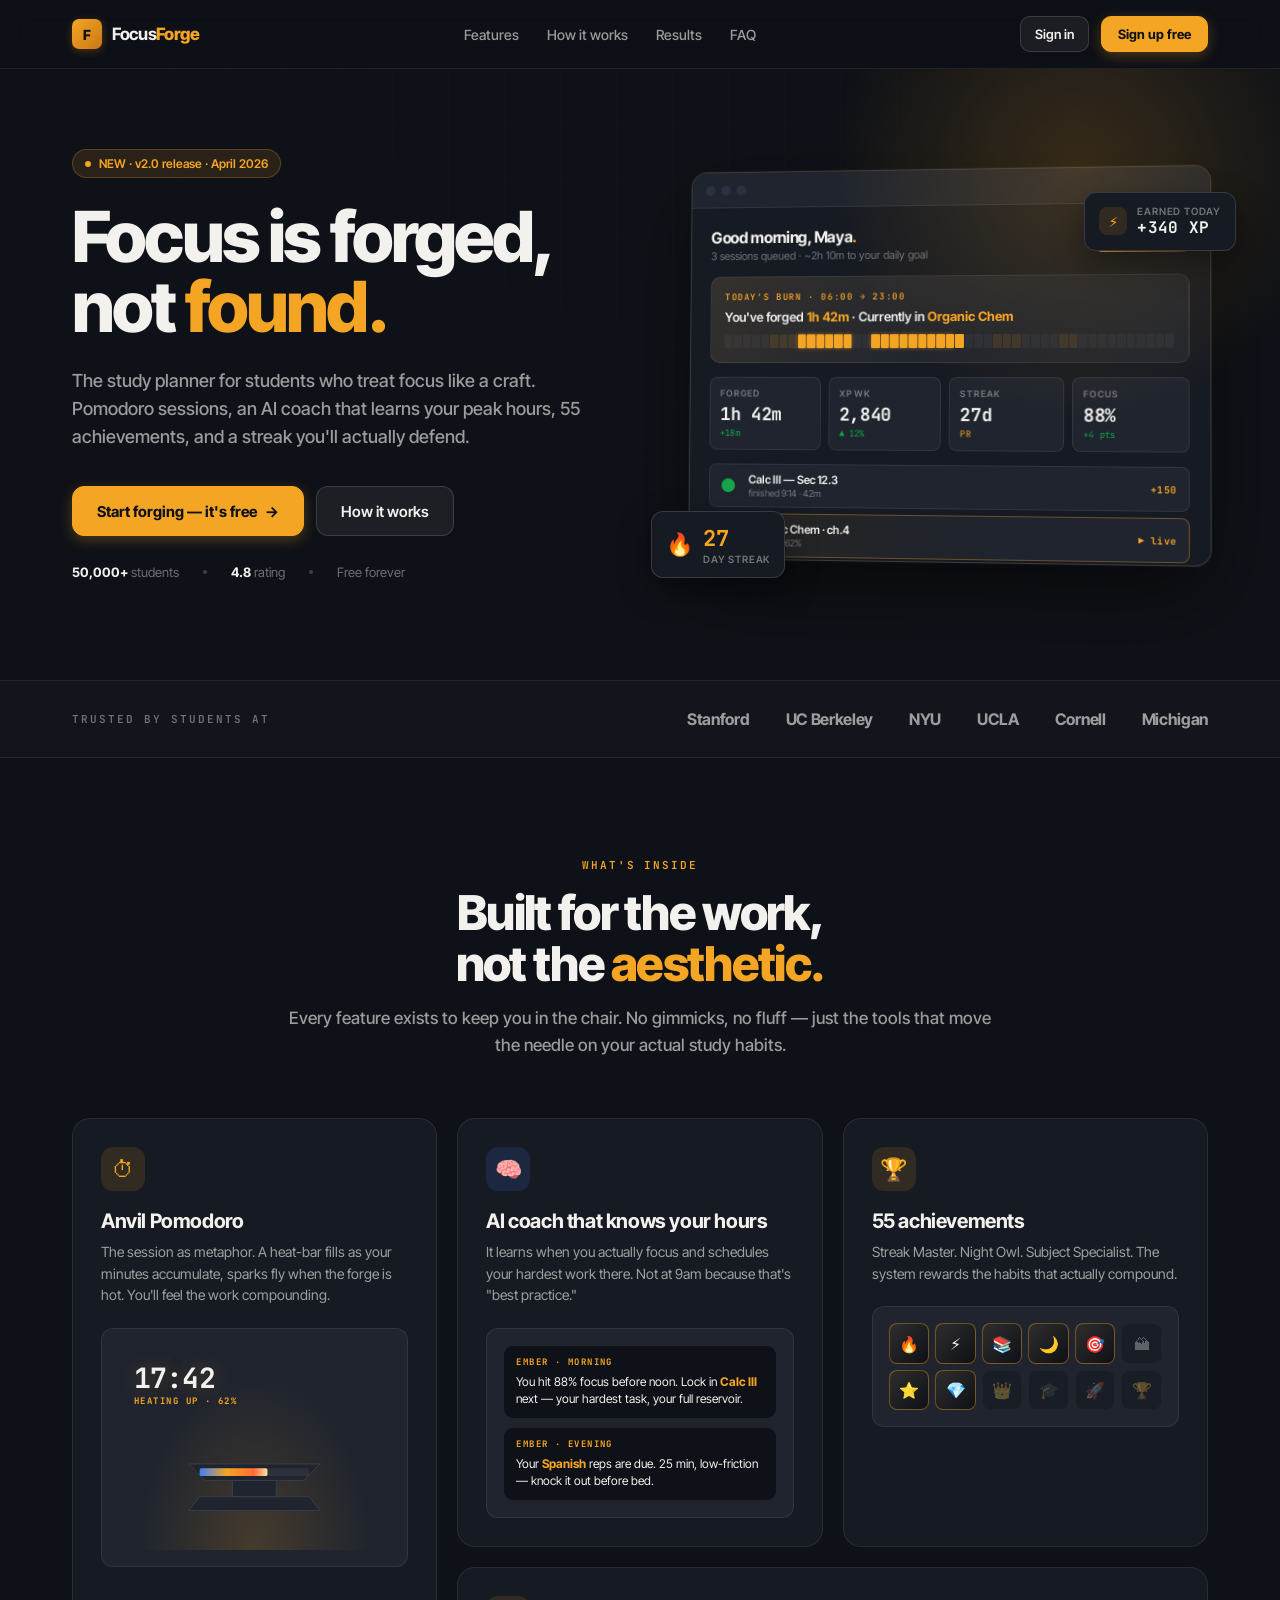
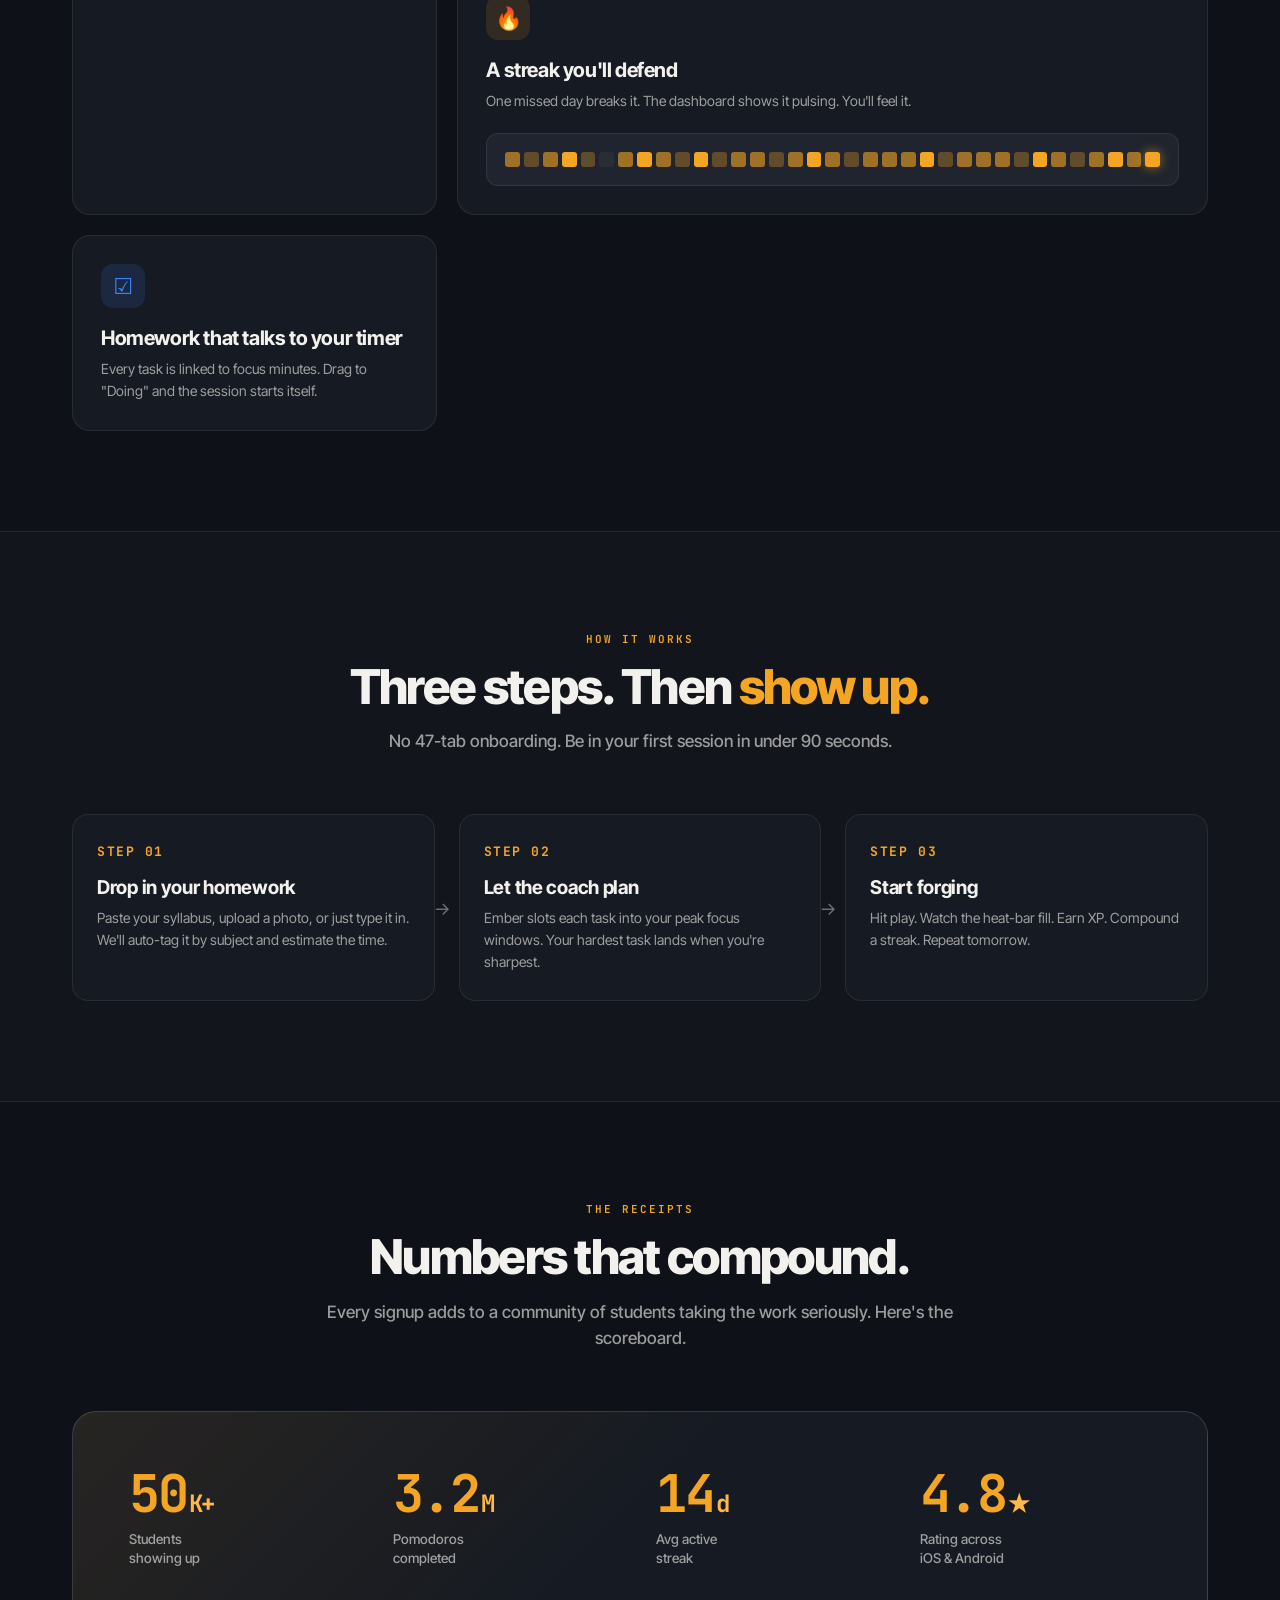
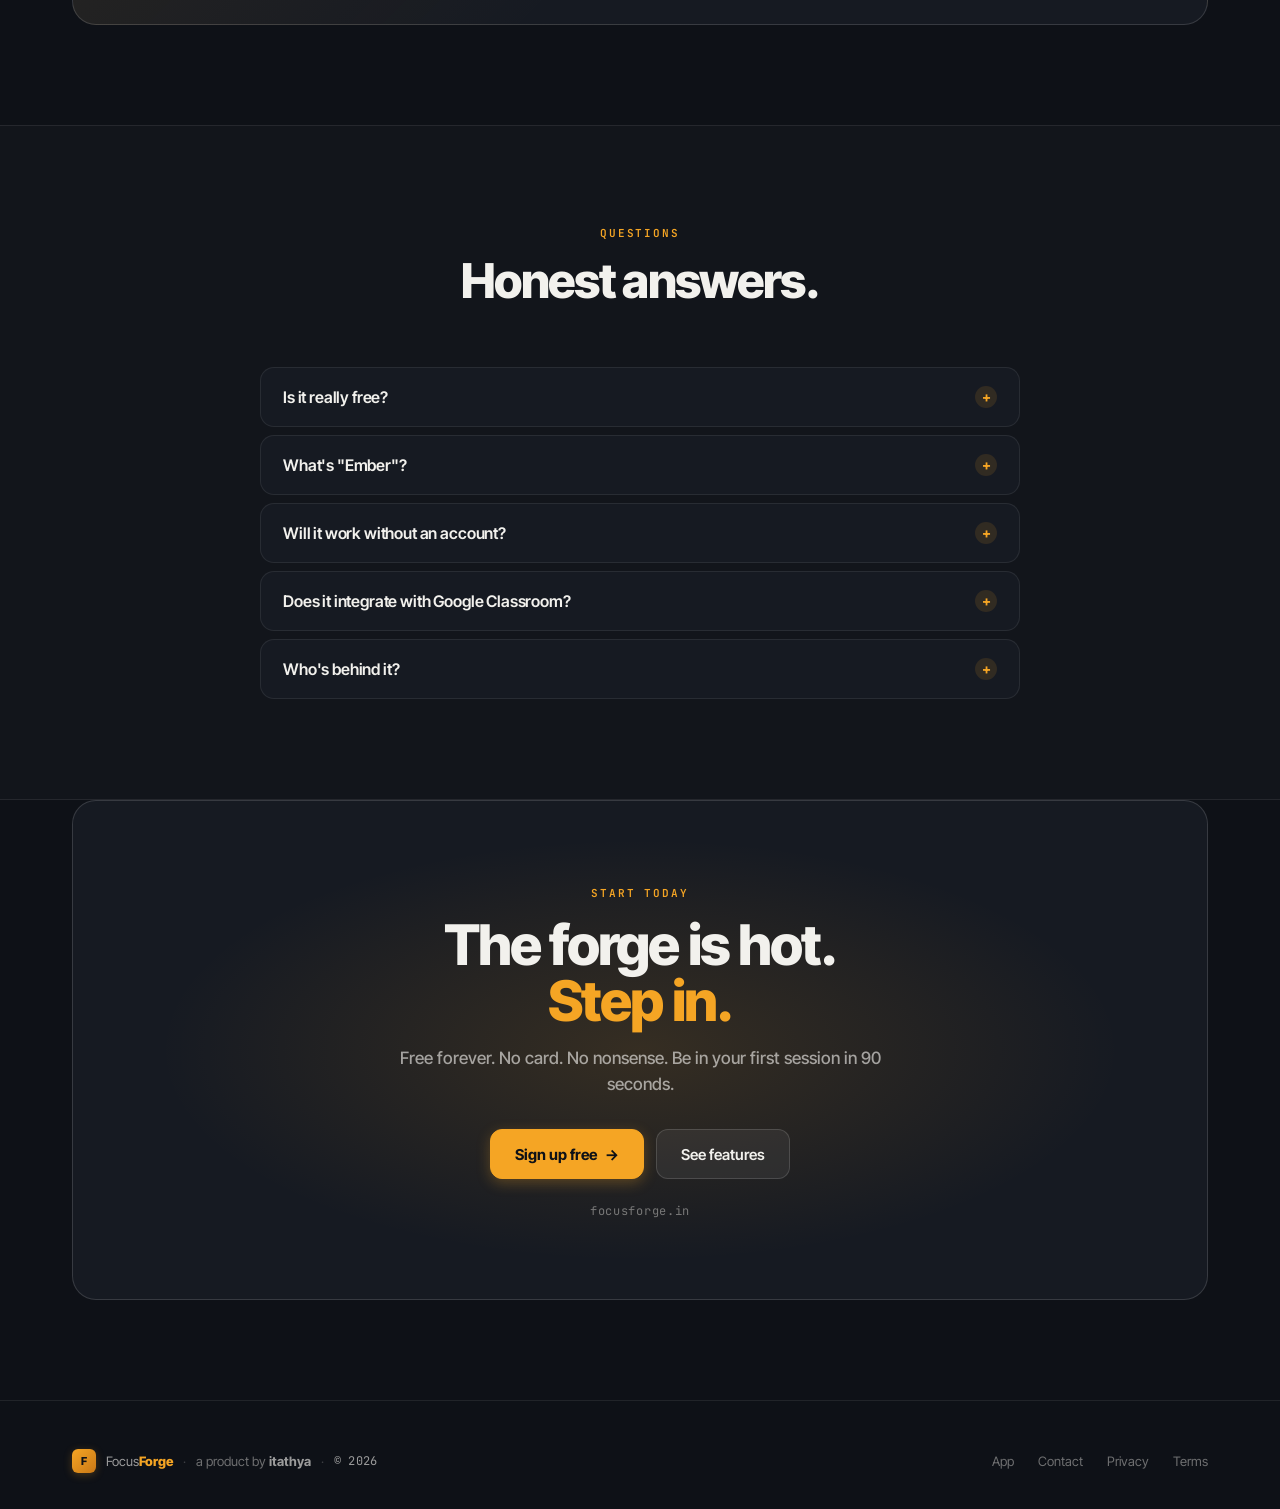
==== index.html @ b67715e9 "Initial deploy: Focus Forge landing page on itathya.com" ====
<!doctype html>
<html lang="en">
<head>
  <meta charset="utf-8" />
  <title>Focus Forge — Focus is forged, not found.</title>
  <meta name="viewport" content="width=device-width, initial-scale=1" />
  <meta name="description" content="The study planner for students who treat focus like a craft. Pomodoro sessions, an AI coach that learns your peak hours, 55 achievements, and a streak you'll actually defend. A product by itathya." />
  <meta name="theme-color" content="#0E1117" />

  <!-- Canonical + Open Graph (itathya.com) -->
  <link rel="canonical" href="https://itathya.com/" />
  <meta property="og:type" content="website" />
  <meta property="og:url" content="https://itathya.com/" />
  <meta property="og:title" content="Focus Forge — Focus is forged, not found." />
  <meta property="og:description" content="The study planner for students who treat focus like a craft." />
  <meta property="og:site_name" content="Focus Forge by itathya" />
  <meta name="twitter:card" content="summary_large_image" />
  <meta name="twitter:title" content="Focus Forge — Focus is forged, not found." />
  <meta name="twitter:description" content="The study planner for students who treat focus like a craft." />

  <!-- Favicon: anvil + spark mark -->
  <link rel="icon" type="image/svg+xml" href="data:image/svg+xml;utf8,<svg xmlns='http://www.w3.org/2000/svg' viewBox='0 0 32 32'><rect width='32' height='32' rx='6' fill='%230E1117'/><path d='M16 4 L18.4 7.8 L16 11.6 L13.6 7.8 Z' fill='%23F5A524'/><path d='M3.5 16.5 L6 14.5 L8.5 14 L26 14 L26 17.5 L8.5 17.5 L3.5 17.5 Z' fill='%23F2F1ED'/><path d='M11.5 17.5 L20.5 17.5 L19.5 22 L12.5 22 Z' fill='%23F2F1ED'/><path d='M7.5 22 L24.5 22 L26.5 26.5 L5.5 26.5 Z' fill='%23F2F1ED'/></svg>" />

  <link rel="preconnect" href="https://fonts.googleapis.com" />
  <link rel="preconnect" href="https://fonts.gstatic.com" crossorigin />
  <link href="https://fonts.googleapis.com/css2?family=Inter+Tight:wght@400;500;600;700;800&family=JetBrains+Mono:wght@400;500;600&display=swap" rel="stylesheet" />

  <link rel="stylesheet" href="styles.css" />
</head>
<body>

  <!-- ═══ NAV ═══ -->
  <nav class="top">
    <div class="wrap nav-inner">
      <a href="#" class="brand" aria-label="Focus Forge home">
        <span class="brand-mark" aria-hidden="true">F</span>
        <span>Focus<span class="brand-accent">Forge</span></span>
      </a>
      <div class="nav-links">
        <a href="#features">Features</a>
        <a href="#how">How it works</a>
        <a href="#stats">Results</a>
        <a href="#faq">FAQ</a>
      </div>
      <div class="nav-cta">
        <a href="https://focusforge.in" class="btn btn-sm">Sign in</a>
        <a href="https://focusforge.in" class="btn btn-sm primary">Sign up free</a>
      </div>
    </div>
  </nav>

  <!-- ═══ HERO ═══ -->
  <header class="hero">
    <div class="wrap hero-inner">
      <div>
        <div class="hero-tag"><span class="pulse" aria-hidden="true"></span> NEW · v2.0 release · April 2026</div>
        <h1>Focus is forged,<br/>not <span class="accent">found.</span></h1>
        <p class="lead">
          The study planner for students who treat focus like a craft. Pomodoro sessions, an AI coach that learns your peak hours, 55 achievements, and a streak you'll actually defend.
        </p>
        <div class="hero-actions">
          <a href="https://focusforge.in" class="btn primary lg">Start forging — it's free <span class="arrow" aria-hidden="true">→</span></a>
          <a href="#how" class="btn lg">How it works</a>
        </div>
        <div class="hero-meta">
          <span><b>50,000+</b> students</span>
          <span class="dot" aria-hidden="true"></span>
          <span><b>4.8</b> rating</span>
          <span class="dot" aria-hidden="true"></span>
          <span>Free forever</span>
        </div>
      </div>

      <div class="hero-shot-wrap">
        <div class="hero-shot" role="img" aria-label="Focus Forge dashboard preview">
          <div class="hero-shot-top"><span></span><span></span><span></span></div>
          <div class="hero-shot-body">
            <div class="hs-row">
              <div>
                <div class="hs-title">Good morning, Maya<span class="accent">.</span></div>
                <div class="hs-sub">3 sessions queued · ~2h 10m to your daily goal</div>
              </div>
              <div class="hs-start-pill">▶ Start session</div>
            </div>

            <div class="hs-burn">
              <div class="label-mono hs-burn-label">TODAY'S BURN · 06:00 → 23:00</div>
              <div class="hs-burn-h">You've forged <b>1h 42m</b> · Currently in <b>Organic Chem</b></div>
              <div class="hs-strip" id="hsstrip"></div>
            </div>

            <div class="hs-stats">
              <div class="hs-stat"><div class="hs-stat-lbl">Forged</div><div class="hs-stat-val mono">1h 42m</div><div class="hs-stat-delta ok mono">+18m</div></div>
              <div class="hs-stat"><div class="hs-stat-lbl">XP wk</div><div class="hs-stat-val mono">2,840</div><div class="hs-stat-delta ok mono">▲ 12%</div></div>
              <div class="hs-stat"><div class="hs-stat-lbl">Streak</div><div class="hs-stat-val mono">27d</div><div class="hs-stat-delta ember mono">PR</div></div>
              <div class="hs-stat"><div class="hs-stat-lbl">Focus</div><div class="hs-stat-val mono">88%</div><div class="hs-stat-delta ok mono">+4 pts</div></div>
            </div>

            <div class="hs-list">
              <div class="hs-task done"><div class="hs-task-dot"></div><div><div class="hs-task-title">Calc III — Sec 12.3</div><div class="hs-task-meta">finished 9:14 · 42m</div></div><div class="hs-task-xp mono">+150</div></div>
              <div class="hs-task active"><div class="hs-task-dot"></div><div><div class="hs-task-title">Organic Chem · ch.4</div><div class="hs-task-meta">14m left · 62%</div></div><div class="hs-task-xp mono">▶ live</div></div>
            </div>
          </div>
        </div>

        <div class="hero-float streak" aria-hidden="true">
          <span class="ic">🔥</span>
          <div>
            <div class="num mono">27</div>
            <div class="lbl">Day streak</div>
          </div>
        </div>
        <div class="hero-float xp" aria-hidden="true">
          <div class="ic">⚡</div>
          <div>
            <div class="lbl">Earned today</div>
            <div class="num mono">+340 XP</div>
          </div>
        </div>
      </div>
    </div>
  </header>

  <!-- ═══ TRUSTED ═══ -->
  <div class="trusted">
    <div class="wrap trusted-inner">
      <div class="trusted-label">Trusted by students at</div>
      <div class="trusted-logos">
        <span>Stanford</span>
        <span>UC Berkeley</span>
        <span>NYU</span>
        <span>UCLA</span>
        <span>Cornell</span>
        <span>Michigan</span>
      </div>
    </div>
  </div>

  <!-- ═══ FEATURES ═══ -->
  <section id="features">
    <div class="wrap">
      <div class="sec-head">
        <span class="label-mono sec-eyebrow">What's inside</span>
        <h2>Built for the work,<br/>not the <span class="accent">aesthetic.</span></h2>
        <p>Every feature exists to keep you in the chair. No gimmicks, no fluff — just the tools that move the needle on your actual study habits.</p>
      </div>

      <div class="features">
        <div class="feat tall">
          <div class="feat-ic" aria-hidden="true">⏱</div>
          <h3>Anvil Pomodoro</h3>
          <p>The session as metaphor. A heat-bar fills as your minutes accumulate, sparks fly when the forge is hot. You'll feel the work compounding.</p>
          <div class="feat-mock">
            <div class="feat-anvil-stage">
              <div class="feat-timer-num mono">17:42</div>
              <div class="feat-timer-state mono">HEATING UP · 62%</div>
              <svg viewBox="0 0 400 240" aria-hidden="true">
                <defs>
                  <linearGradient id="heat" x1="0" y1="0" x2="1" y2="0">
                    <stop offset="0%" stop-color="#3B82F6"/>
                    <stop offset="40%" stop-color="#F5A524"/>
                    <stop offset="80%" stop-color="#FF6B35"/>
                    <stop offset="100%" stop-color="#FFE2A3"/>
                  </linearGradient>
                </defs>
                <polygon points="80,150 320,150 290,180 110,180" fill="#1F242E" stroke="#3A4150" stroke-width="1.5"/>
                <rect x="160" y="180" width="80" height="30" fill="#1F242E" stroke="#3A4150" stroke-width="1.5"/>
                <polygon points="100,210 300,210 320,235 80,235" fill="#1F242E" stroke="#3A4150" stroke-width="1.5"/>
                <rect x="100" y="158" width="200" height="14" rx="3" fill="rgba(255,255,255,0.06)"/>
                <rect x="100" y="158" width="124" height="14" rx="3" fill="url(#heat)"/>
                <circle cx="200" cy="130" r="3" fill="#F5A524" class="spark s1"/>
                <circle cx="180" cy="110" r="2" fill="#F5A524" class="spark s2"/>
                <circle cx="220" cy="100" r="4" fill="#F5A524" class="spark s3"/>
                <circle cx="240" cy="122" r="2" fill="#F5A524" class="spark s4"/>
                <circle cx="160" cy="124" r="2.5" fill="#F5A524" class="spark s5"/>
              </svg>
            </div>
          </div>
        </div>

        <div class="feat">
          <div class="feat-ic arc" aria-hidden="true">🧠</div>
          <h3>AI coach that knows your hours</h3>
          <p>It learns when you actually focus and schedules your hardest work there. Not at 9am because that's "best practice."</p>
          <div class="feat-mock feat-coach">
            <div class="feat-coach-msg">
              <span class="who mono">EMBER · MORNING</span>
              You hit 88% focus before noon. Lock in <b>Calc III</b> next — your hardest task, your full reservoir.
            </div>
            <div class="feat-coach-msg">
              <span class="who mono">EMBER · EVENING</span>
              Your <b>Spanish</b> reps are due. 25 min, low-friction — knock it out before bed.
            </div>
          </div>
        </div>

        <div class="feat">
          <div class="feat-ic" aria-hidden="true">🏆</div>
          <h3>55 achievements</h3>
          <p>Streak Master. Night Owl. Subject Specialist. The system rewards the habits that actually compound.</p>
          <div class="feat-mock">
            <div class="feat-badges">
              <div class="feat-badge earned">🔥</div>
              <div class="feat-badge earned">⚡</div>
              <div class="feat-badge earned">📚</div>
              <div class="feat-badge earned">🌙</div>
              <div class="feat-badge earned">🎯</div>
              <div class="feat-badge locked">🏔</div>
              <div class="feat-badge earned">⭐</div>
              <div class="feat-badge earned">💎</div>
              <div class="feat-badge locked">👑</div>
              <div class="feat-badge locked">🎓</div>
              <div class="feat-badge locked">🚀</div>
              <div class="feat-badge locked">🏆</div>
            </div>
          </div>
        </div>

        <div class="feat wide">
          <div class="feat-ic" aria-hidden="true">🔥</div>
          <h3>A streak you'll defend</h3>
          <p>One missed day breaks it. The dashboard shows it pulsing. You'll feel it.</p>
          <div class="feat-mock streak-mock">
            <div class="streak-grid" id="streakcells"></div>
          </div>
        </div>

        <div class="feat">
          <div class="feat-ic arc" aria-hidden="true">☑</div>
          <h3>Homework that talks to your timer</h3>
          <p>Every task is linked to focus minutes. Drag to "Doing" and the session starts itself.</p>
        </div>
      </div>
    </div>
  </section>

  <!-- ═══ HOW IT WORKS ═══ -->
  <section id="how" class="alt">
    <div class="wrap">
      <div class="sec-head">
        <span class="label-mono sec-eyebrow">How it works</span>
        <h2>Three steps. Then <span class="accent">show up.</span></h2>
        <p>No 47-tab onboarding. Be in your first session in under 90 seconds.</p>
      </div>
      <div class="steps">
        <div class="step">
          <div class="step-num mono">STEP 01</div>
          <h3>Drop in your homework</h3>
          <p>Paste your syllabus, upload a photo, or just type it in. We'll auto-tag it by subject and estimate the time.</p>
          <div class="step-arrow" aria-hidden="true">→</div>
        </div>
        <div class="step">
          <div class="step-num mono">STEP 02</div>
          <h3>Let the coach plan</h3>
          <p>Ember slots each task into your peak focus windows. Your hardest task lands when you're sharpest.</p>
          <div class="step-arrow" aria-hidden="true">→</div>
        </div>
        <div class="step">
          <div class="step-num mono">STEP 03</div>
          <h3>Start forging</h3>
          <p>Hit play. Watch the heat-bar fill. Earn XP. Compound a streak. Repeat tomorrow.</p>
        </div>
      </div>
    </div>
  </section>

  <!-- ═══ STATS ═══ -->
  <section id="stats">
    <div class="wrap">
      <div class="sec-head">
        <span class="label-mono sec-eyebrow">The receipts</span>
        <h2>Numbers that compound.</h2>
        <p>Every signup adds to a community of students taking the work seriously. Here's the scoreboard.</p>
      </div>
      <div class="stats-card">
        <div class="stat-big">
          <div class="stat-big-num mono">50<span class="u">K+</span></div>
          <div class="stat-big-lbl">Students<br/>showing up</div>
        </div>
        <div class="stat-big">
          <div class="stat-big-num mono">3.2<span class="u">M</span></div>
          <div class="stat-big-lbl">Pomodoros<br/>completed</div>
        </div>
        <div class="stat-big">
          <div class="stat-big-num mono">14<span class="u">d</span></div>
          <div class="stat-big-lbl">Avg active<br/>streak</div>
        </div>
        <div class="stat-big">
          <div class="stat-big-num mono">4.8<span class="u">★</span></div>
          <div class="stat-big-lbl">Rating across<br/>iOS &amp; Android</div>
        </div>
      </div>
    </div>
  </section>

  <!-- ═══ FAQ ═══ -->
  <section id="faq" class="alt">
    <div class="wrap">
      <div class="sec-head">
        <span class="label-mono sec-eyebrow">Questions</span>
        <h2>Honest answers.</h2>
      </div>
      <div class="faq-grid">
        <details class="faq">
          <summary><span>Is it really free?</span><span class="faq-mark" aria-hidden="true">+</span></summary>
          <p>Yes. No card, no trial timer, no surprise paywall. We may add an optional pro tier later, but the core — Pomodoro, homework, AI coach, streaks, achievements — stays free forever.</p>
        </details>
        <details class="faq">
          <summary><span>What's "Ember"?</span><span class="faq-mark" aria-hidden="true">+</span></summary>
          <p>Ember is the AI coach. It learns when you actually focus, what subjects drain you, and slots tasks into your peak windows. Less generic productivity advice, more "you ship 88% of your hard work before noon — let's protect that."</p>
        </details>
        <details class="faq">
          <summary><span>Will it work without an account?</span><span class="faq-mark" aria-hidden="true">+</span></summary>
          <p>You can try the timer in guest mode. To save streaks, sync homework, or earn XP, you'll want to sign up — takes about 30 seconds.</p>
        </details>
        <details class="faq">
          <summary><span>Does it integrate with Google Classroom?</span><span class="faq-mark" aria-hidden="true">+</span></summary>
          <p>Paste a syllabus, photograph an assignment, or import a Google Doc — Focus Forge auto-tags by subject and estimates time. Direct Google Classroom sync is on the roadmap for this term.</p>
        </details>
        <details class="faq">
          <summary><span>Who's behind it?</span><span class="faq-mark" aria-hidden="true">+</span></summary>
          <p>Focus Forge is a product by <b>itathya</b> — a small studio building tools for people who want to take their work seriously. Reach us at hello@itathya.com.</p>
        </details>
      </div>
    </div>
  </section>

  <!-- ═══ CTA ═══ -->
  <section class="cta-section">
    <div class="wrap">
      <div class="cta-block">
        <span class="label-mono cta-eyebrow">START TODAY</span>
        <h2>The forge is hot.<br/><span class="accent">Step in.</span></h2>
        <p>Free forever. No card. No nonsense. Be in your first session in 90 seconds.</p>
        <div class="row">
          <a href="https://focusforge.in" class="btn primary lg">Sign up free <span class="arrow" aria-hidden="true">→</span></a>
          <a href="#features" class="btn lg">See features</a>
        </div>
        <div class="cta-url mono">focusforge.in</div>
      </div>
    </div>
  </section>

  <!-- ═══ FOOTER ═══ -->
  <footer>
    <div class="wrap foot-inner">
      <div class="foot-brand">
        <span class="brand-mark sm" aria-hidden="true">F</span>
        <span>Focus<span class="brand-accent">Forge</span></span>
        <span class="foot-sep" aria-hidden="true">·</span>
        <span class="foot-by">a product by <a href="https://itathya.com" class="foot-org">itathya</a></span>
        <span class="foot-sep" aria-hidden="true">·</span>
        <span class="foot-year mono">© 2026</span>
      </div>
      <div class="foot-links">
        <a href="https://focusforge.in">App</a>
        <a href="mailto:hello@itathya.com">Contact</a>
        <a href="/privacy">Privacy</a>
        <a href="/terms">Terms</a>
      </div>
    </div>
  </footer>

  <script src="main.js" defer></script>
</body>
</html>
---- styles.css ----
/* ─────────────────────────────────────────────────────────────
   Focus Forge — itathya.com landing page
   Design tokens match the v1 app: ink + ember + arc blue.
   Inter Tight (UI) + JetBrains Mono (instrumentation).
   ───────────────────────────────────────────────────────────── */

:root {
  --ink: #0E1117;
  --ink-2: #161A22;
  --ink-3: #1F242E;
  --ink-4: #2A3140;
  --line: rgba(255, 255, 255, 0.08);
  --line-2: rgba(255, 255, 255, 0.14);
  --paper: #F2F1ED;
  --ember: #F5A524;
  --ember-2: #FFB94A;
  --ember-dim: rgba(245, 165, 36, 0.12);
  --arc: #3B82F6;
  --arc-dim: rgba(59, 130, 246, 0.14);
  --ok: #16A34A;
  --text: #F2F1ED;
  --text-dim: rgba(242, 241, 237, 0.62);
  --text-mute: rgba(242, 241, 237, 0.42);
}

* { box-sizing: border-box; }

html, body {
  background: var(--ink);
  margin: 0;
  color: var(--text);
  font-family: 'Inter Tight', system-ui, -apple-system, BlinkMacSystemFont, sans-serif;
  -webkit-font-smoothing: antialiased;
  -moz-osx-font-smoothing: grayscale;
}

a { color: inherit; text-decoration: none; }
button { font-family: inherit; cursor: pointer; }

.mono {
  font-family: 'JetBrains Mono', ui-monospace, SFMono-Regular, Menlo, monospace;
  font-feature-settings: "tnum";
  letter-spacing: 0.02em;
}

.accent { color: var(--ember); }

/* ── Layout ── */
.wrap {
  max-width: 1200px;
  margin: 0 auto;
  padding: 0 32px;
}

.label-mono {
  font-family: 'JetBrains Mono', monospace;
  font-size: 11px;
  letter-spacing: 0.18em;
  text-transform: uppercase;
  color: var(--text-mute);
  font-weight: 600;
}

/* ── Nav ── */
nav.top {
  position: sticky;
  top: 0;
  z-index: 50;
  background: rgba(14, 17, 23, 0.82);
  backdrop-filter: blur(12px);
  -webkit-backdrop-filter: blur(12px);
  border-bottom: 1px solid var(--line);
}

.nav-inner {
  display: flex;
  align-items: center;
  justify-content: space-between;
  height: 68px;
}

.brand {
  display: flex;
  align-items: center;
  gap: 10px;
  font-weight: 700;
  letter-spacing: -0.02em;
  font-size: 17px;
}

.brand-accent { color: var(--ember); font-weight: 800; }

.brand-mark {
  width: 30px;
  height: 30px;
  border-radius: 7px;
  background: linear-gradient(135deg, var(--ember), #C97816);
  display: inline-flex;
  align-items: center;
  justify-content: center;
  color: var(--ink);
  font-weight: 800;
  font-size: 14px;
  box-shadow: 0 2px 8px rgba(245, 165, 36, 0.25);
}

.brand-mark.sm {
  width: 24px;
  height: 24px;
  font-size: 11px;
  border-radius: 6px;
}

.nav-links {
  display: flex;
  align-items: center;
  gap: 28px;
  font-size: 14px;
  color: var(--text-dim);
  font-weight: 500;
}

.nav-links a { transition: color 0.15s; }
.nav-links a:hover { color: var(--text); }

.nav-cta {
  display: flex;
  align-items: center;
  gap: 12px;
}

/* ── Buttons ── */
.btn {
  display: inline-flex;
  align-items: center;
  justify-content: center;
  gap: 8px;
  height: 40px;
  padding: 0 18px;
  border-radius: 10px;
  background: rgba(255, 255, 255, 0.06);
  color: var(--text);
  border: 1px solid var(--line-2);
  font-size: 13.5px;
  font-weight: 600;
  transition: background 0.15s, border-color 0.15s, transform 0.15s;
}

.btn:hover { background: rgba(255, 255, 255, 0.1); }

.btn.primary {
  background: var(--ember);
  color: var(--ink);
  border-color: var(--ember);
  font-weight: 700;
  box-shadow: 0 4px 14px rgba(245, 165, 36, 0.28);
}

.btn.primary:hover {
  background: var(--ember-2);
  border-color: var(--ember-2);
}

.btn.lg {
  height: 50px;
  padding: 0 24px;
  font-size: 15px;
  border-radius: 12px;
}

.btn.btn-sm {
  height: 36px;
  padding: 0 14px;
  font-size: 13px;
}

.btn.btn-sm.primary { padding: 0 16px; }

.btn .arrow { transition: transform 0.2s; }
.btn:hover .arrow { transform: translateX(3px); }

/* ── Hero ── */
.hero {
  padding: 80px 0 100px;
  position: relative;
  overflow: hidden;
}

.hero::before {
  content: "";
  position: absolute;
  inset: 0;
  pointer-events: none;
  opacity: 0.6;
  background-image:
    linear-gradient(to right, rgba(255, 255, 255, 0.025) 1px, transparent 1px),
    linear-gradient(to bottom, rgba(255, 255, 255, 0.025) 1px, transparent 1px);
  background-size: 56px 56px;
  -webkit-mask-image: radial-gradient(ellipse at top, black 0%, transparent 70%);
  mask-image: radial-gradient(ellipse at top, black 0%, transparent 70%);
}

.hero::after {
  content: "";
  position: absolute;
  top: -200px;
  right: -100px;
  width: 600px;
  height: 600px;
  border-radius: 50%;
  background: radial-gradient(circle, rgba(245, 165, 36, 0.18), transparent 60%);
  pointer-events: none;
}

.hero-inner {
  position: relative;
  display: grid;
  grid-template-columns: 1.05fr 1fr;
  gap: 60px;
  align-items: center;
}

.hero-tag {
  display: inline-flex;
  align-items: center;
  gap: 8px;
  padding: 6px 12px;
  border-radius: 99px;
  background: var(--ember-dim);
  color: var(--ember);
  font-size: 12px;
  font-weight: 600;
  border: 1px solid rgba(245, 165, 36, 0.25);
  margin-bottom: 24px;
}

.hero-tag .pulse {
  width: 6px;
  height: 6px;
  border-radius: 50%;
  background: var(--ember);
  animation: pulse 1.6s infinite;
}

@keyframes pulse {
  0%, 100% { opacity: 1; }
  50% { opacity: 0.4; }
}

.hero h1 {
  font-size: clamp(40px, 5.5vw, 72px);
  font-weight: 800;
  letter-spacing: -0.04em;
  line-height: 1;
  margin: 0 0 24px;
}

.hero p.lead {
  font-size: 18px;
  color: var(--text-dim);
  line-height: 1.55;
  margin: 0 0 36px;
  max-width: 540px;
  font-weight: 500;
}

.hero-actions {
  display: flex;
  gap: 12px;
  align-items: center;
  flex-wrap: wrap;
}

.hero-meta {
  margin-top: 28px;
  display: flex;
  align-items: center;
  gap: 24px;
  font-size: 13px;
  color: var(--text-mute);
}

.hero-meta .dot {
  width: 4px;
  height: 4px;
  border-radius: 50%;
  background: currentColor;
  opacity: 0.5;
}

.hero-meta b { color: var(--text); font-weight: 700; }

/* ── Hero shot — visual mock of v2 dashboard ── */
.hero-shot-wrap { position: relative; }

.hero-shot {
  position: relative;
  border-radius: 16px;
  background: var(--ink-2);
  border: 1px solid var(--line-2);
  box-shadow: 0 30px 80px rgba(0, 0, 0, 0.5), 0 0 0 1px rgba(245, 165, 36, 0.06);
  overflow: hidden;
  aspect-ratio: 4 / 3;
  transform: perspective(1600px) rotateY(-7deg) rotateX(2deg);
}

.hero-shot-top {
  height: 36px;
  background: var(--ink-3);
  border-bottom: 1px solid var(--line);
  display: flex;
  align-items: center;
  gap: 6px;
  padding: 0 14px;
}

.hero-shot-top span {
  width: 10px;
  height: 10px;
  border-radius: 50%;
  background: var(--ink-4);
}

.hero-shot-body {
  padding: 20px;
  display: flex;
  flex-direction: column;
  gap: 14px;
  height: calc(100% - 36px);
}

.hs-row {
  display: flex;
  align-items: center;
  justify-content: space-between;
  gap: 12px;
}

.hs-title {
  font-size: 16px;
  font-weight: 700;
  letter-spacing: -0.02em;
}

.hs-sub { font-size: 11px; color: var(--text-mute); margin-top: 2px; }

.hs-start-pill {
  background: var(--ember);
  color: var(--ink);
  border-radius: 6px;
  padding: 4px 10px;
  font-size: 10px;
  font-weight: 700;
  white-space: nowrap;
}

.hs-burn {
  background: linear-gradient(135deg, rgba(245, 165, 36, 0.1), transparent 60%), var(--ink-3);
  border: 1px solid var(--line);
  border-radius: 10px;
  padding: 14px;
}

.hs-burn-label { color: var(--ember); font-size: 9px; }
.hs-burn-h { font-size: 13px; font-weight: 600; margin-top: 6px; }
.hs-burn-h b { color: var(--ember); }

.hs-strip {
  display: grid;
  grid-template-columns: repeat(48, 1fr);
  gap: 1px;
  margin-top: 10px;
}

.hs-cell {
  height: 14px;
  border-radius: 1px;
  background: rgba(255, 255, 255, 0.04);
}

.hs-cell.lit { background: var(--ember); box-shadow: 0 0 4px rgba(245, 165, 36, 0.5); }
.hs-cell.warm { background: var(--ember-dim); }
.hs-cell.now { background: var(--ember); animation: pulse 1.6s infinite; }

.hs-stats {
  display: grid;
  grid-template-columns: repeat(4, 1fr);
  gap: 8px;
}

.hs-stat {
  background: var(--ink-3);
  border: 1px solid var(--line);
  border-radius: 8px;
  padding: 10px;
}

.hs-stat-lbl {
  font-size: 9px;
  color: var(--text-mute);
  letter-spacing: 0.1em;
  text-transform: uppercase;
  font-weight: 600;
}

.hs-stat-val {
  font-size: 18px;
  font-weight: 700;
  margin-top: 4px;
  letter-spacing: -0.02em;
}

.hs-stat-delta { font-size: 9px; margin-top: 2px; }
.hs-stat-delta.ok { color: var(--ok); }
.hs-stat-delta.ember { color: var(--ember); }

.hs-list { display: flex; flex-direction: column; gap: 6px; flex: 1; }

.hs-task {
  display: grid;
  grid-template-columns: 18px 1fr auto;
  gap: 10px;
  align-items: center;
  padding: 8px 12px;
  border-radius: 8px;
  background: var(--ink-3);
  border: 1px solid var(--line);
}

.hs-task.active {
  border-color: rgba(245, 165, 36, 0.35);
  background: linear-gradient(90deg, rgba(245, 165, 36, 0.08), var(--ink-3) 60%);
}

.hs-task-dot {
  width: 14px;
  height: 14px;
  border-radius: 50%;
  border: 1.5px dashed var(--line-2);
}

.hs-task.active .hs-task-dot {
  background: var(--ember);
  border: none;
  box-shadow: 0 0 0 3px var(--ember-dim);
  animation: pulse 1.6s infinite;
}

.hs-task.done .hs-task-dot {
  background: var(--ok);
  border: none;
}

.hs-task-title { font-size: 11.5px; font-weight: 600; }
.hs-task-meta { font-size: 9.5px; color: var(--text-mute); margin-top: 1px; }
.hs-task-xp { font-size: 9.5px; color: var(--ember); font-weight: 700; }

/* Floating mini cards on hero */
.hero-float {
  position: absolute;
  z-index: 2;
  background: var(--ink-2);
  border: 1px solid var(--line-2);
  border-radius: 12px;
  padding: 12px 14px;
  box-shadow: 0 12px 32px rgba(0, 0, 0, 0.4);
  font-size: 12px;
}

.hero-float.streak {
  bottom: -16px;
  left: -32px;
  display: flex;
  align-items: center;
  gap: 10px;
}

.hero-float.streak .ic { font-size: 22px; }
.hero-float.streak .num {
  font-size: 22px;
  font-weight: 700;
  color: var(--ember);
  letter-spacing: -0.02em;
}
.hero-float.streak .lbl,
.hero-float.xp .lbl {
  font-size: 10px;
  color: var(--text-mute);
  letter-spacing: 0.08em;
  text-transform: uppercase;
  font-weight: 600;
}

.hero-float.xp {
  top: 24px;
  right: -28px;
  display: flex;
  align-items: center;
  gap: 10px;
}

.hero-float.xp .ic {
  width: 28px;
  height: 28px;
  border-radius: 8px;
  background: var(--ember-dim);
  display: flex;
  align-items: center;
  justify-content: center;
  color: var(--ember);
  font-size: 14px;
}

.hero-float.xp .num { font-size: 16px; font-weight: 700; }

/* ── Trusted strip ── */
.trusted {
  border-top: 1px solid var(--line);
  border-bottom: 1px solid var(--line);
  background: rgba(255, 255, 255, 0.015);
  padding: 28px 0;
}

.trusted-inner {
  display: flex;
  align-items: center;
  justify-content: space-between;
  gap: 24px;
  flex-wrap: wrap;
}

.trusted-label {
  color: var(--text-mute);
  font-family: 'JetBrains Mono', monospace;
  font-size: 11px;
  letter-spacing: 0.18em;
  text-transform: uppercase;
  font-weight: 600;
}

.trusted-logos {
  display: flex;
  align-items: center;
  gap: 36px;
  flex-wrap: wrap;
}

.trusted-logos span {
  color: var(--text-dim);
  font-weight: 700;
  letter-spacing: -0.02em;
  font-size: 16px;
}

/* ── Sections ── */
section {
  padding: 100px 0;
  position: relative;
}

section.alt {
  background: rgba(255, 255, 255, 0.015);
  border-top: 1px solid var(--line);
  border-bottom: 1px solid var(--line);
}

.sec-head {
  max-width: 720px;
  margin: 0 auto 60px;
  text-align: center;
}

.sec-eyebrow {
  color: var(--ember);
  margin-bottom: 16px;
  display: block;
}

.sec-head h2 {
  font-size: clamp(32px, 4vw, 48px);
  font-weight: 800;
  letter-spacing: -0.035em;
  line-height: 1.05;
  margin: 0 0 16px;
}

.sec-head p {
  font-size: 17px;
  color: var(--text-dim);
  line-height: 1.55;
  margin: 0;
  font-weight: 500;
}

/* ── Features grid ── */
.features {
  display: grid;
  grid-template-columns: repeat(3, 1fr);
  gap: 20px;
}

.feat {
  background: var(--ink-2);
  border: 1px solid var(--line);
  border-radius: 18px;
  padding: 28px;
  position: relative;
  overflow: hidden;
  transition: border-color 0.2s, transform 0.2s;
}

.feat:hover {
  border-color: var(--line-2);
  transform: translateY(-2px);
}

.feat.tall { grid-row: span 2; }
.feat.wide { grid-column: span 2; }

.feat-ic {
  width: 44px;
  height: 44px;
  border-radius: 12px;
  background: var(--ember-dim);
  color: var(--ember);
  display: flex;
  align-items: center;
  justify-content: center;
  font-size: 22px;
  margin-bottom: 18px;
}

.feat-ic.arc { background: var(--arc-dim); color: var(--arc); }

.feat h3 {
  font-size: 20px;
  font-weight: 700;
  letter-spacing: -0.02em;
  margin: 0 0 8px;
}

.feat p {
  font-size: 14px;
  color: var(--text-dim);
  line-height: 1.55;
  margin: 0;
}

.feat-mock {
  margin-top: 22px;
  padding: 16px;
  background: var(--ink-3);
  border: 1px solid var(--line);
  border-radius: 12px;
}

/* anvil mock */
.feat-anvil-stage {
  aspect-ratio: 4 / 3;
  position: relative;
  background: radial-gradient(ellipse at bottom, rgba(245, 165, 36, 0.18), transparent 60%);
  border-radius: 10px;
  display: flex;
  align-items: center;
  justify-content: center;
}

.feat-anvil-stage svg { width: 80%; height: auto; }

.feat-timer-num {
  position: absolute;
  top: 14px;
  left: 16px;
  font-size: 28px;
  font-weight: 700;
  text-shadow: 0 0 20px rgba(245, 165, 36, 0.3);
  letter-spacing: -0.03em;
}

.feat-timer-state {
  position: absolute;
  top: 50px;
  left: 16px;
  font-size: 9px;
  letter-spacing: 0.16em;
  color: var(--ember);
  font-weight: 700;
}

.spark { animation: spark 2.4s infinite; opacity: 0; }
.spark.s1 { animation-delay: 0s; }
.spark.s2 { animation-delay: 0.4s; }
.spark.s3 { animation-delay: 0.9s; }
.spark.s4 { animation-delay: 1.3s; }
.spark.s5 { animation-delay: 1.8s; }

@keyframes spark {
  0% { opacity: 0; transform: translateY(0); }
  20% { opacity: 1; }
  100% { opacity: 0; transform: translateY(-14px); }
}

/* coach mock */
.feat-coach { display: flex; flex-direction: column; gap: 8px; padding: 16px; }

.feat-coach-msg {
  background: var(--ink);
  border: 1px solid var(--line);
  border-radius: 10px;
  padding: 10px 12px;
  font-size: 12px;
  line-height: 1.45;
}

.feat-coach-msg .who {
  font-size: 9px;
  letter-spacing: 0.16em;
  color: var(--ember);
  font-weight: 700;
  display: block;
  margin-bottom: 4px;
}

.feat-coach-msg b { color: var(--ember); }

/* badges grid mock */
.feat-badges {
  display: grid;
  grid-template-columns: repeat(6, 1fr);
  gap: 6px;
}

.feat-badge {
  aspect-ratio: 1;
  border-radius: 8px;
  background: var(--ink);
  border: 1px solid var(--line);
  display: flex;
  align-items: center;
  justify-content: center;
  font-size: 16px;
}

.feat-badge.earned {
  border-color: rgba(245, 165, 36, 0.4);
  background: linear-gradient(135deg, rgba(245, 165, 36, 0.08), var(--ink));
}

.feat-badge.locked { opacity: 0.3; }

/* streak heatmap mock */
.streak-mock { padding: 18px; }

.streak-grid {
  display: grid;
  grid-template-columns: repeat(35, 1fr);
  gap: 4px;
}

.streak-cell {
  aspect-ratio: 1;
  border-radius: 3px;
  background: rgba(255, 255, 255, 0.04);
}

.streak-cell.now {
  box-shadow: 0 0 12px rgba(245, 165, 36, 0.6);
  animation: pulse 1.6s infinite;
}

/* ── How it works ── */
.steps {
  display: grid;
  grid-template-columns: repeat(3, 1fr);
  gap: 24px;
}

.step {
  position: relative;
  padding: 28px 24px;
  background: var(--ink-2);
  border: 1px solid var(--line);
  border-radius: 16px;
}

.step-num {
  font-size: 13px;
  font-weight: 700;
  color: var(--ember);
  letter-spacing: 0.12em;
  margin-bottom: 16px;
}

.step h3 {
  font-size: 19px;
  font-weight: 700;
  letter-spacing: -0.015em;
  margin: 0 0 8px;
}

.step p {
  font-size: 14px;
  color: var(--text-dim);
  line-height: 1.55;
  margin: 0;
}

.step-arrow {
  position: absolute;
  top: 50%;
  right: -16px;
  transform: translateY(-50%);
  color: var(--text-mute);
  font-size: 18px;
  z-index: 2;
}

/* ── Stats / proof ── */
.stats-card {
  background: linear-gradient(135deg, rgba(245, 165, 36, 0.08), transparent 50%), var(--ink-2);
  border: 1px solid var(--line-2);
  border-radius: 24px;
  padding: 56px;
  display: grid;
  grid-template-columns: repeat(4, 1fr);
  gap: 32px;
  position: relative;
  overflow: hidden;
}

.stats-card::before {
  content: "";
  position: absolute;
  inset: 0;
  pointer-events: none;
  opacity: 0.5;
  background-image:
    linear-gradient(to right, rgba(255, 255, 255, 0.025) 1px, transparent 1px),
    linear-gradient(to bottom, rgba(255, 255, 255, 0.025) 1px, transparent 1px);
  background-size: 32px 32px;
  -webkit-mask-image: radial-gradient(ellipse at top right, black 0%, transparent 70%);
  mask-image: radial-gradient(ellipse at top right, black 0%, transparent 70%);
}

.stat-big { position: relative; }

.stat-big-num {
  font-size: 52px;
  font-weight: 700;
  letter-spacing: -0.04em;
  line-height: 1;
  color: var(--ember);
}

.stat-big-num .u {
  font-size: 24px;
  color: var(--ember-2);
  margin-left: 2px;
}

.stat-big-lbl {
  font-size: 13.5px;
  color: var(--text-dim);
  margin-top: 10px;
  font-weight: 500;
  line-height: 1.4;
}

/* ── FAQ ── */
.faq-grid {
  max-width: 760px;
  margin: 0 auto;
  display: flex;
  flex-direction: column;
  gap: 8px;
}

.faq {
  background: var(--ink-2);
  border: 1px solid var(--line);
  border-radius: 14px;
  overflow: hidden;
  transition: border-color 0.2s;
}

.faq[open] { border-color: var(--line-2); }

.faq summary {
  list-style: none;
  cursor: pointer;
  padding: 18px 22px;
  display: flex;
  align-items: center;
  justify-content: space-between;
  gap: 16px;
  font-size: 16px;
  font-weight: 600;
  letter-spacing: -0.01em;
}

.faq summary::-webkit-details-marker { display: none; }

.faq-mark {
  width: 22px;
  height: 22px;
  border-radius: 50%;
  background: var(--ember-dim);
  color: var(--ember);
  display: inline-flex;
  align-items: center;
  justify-content: center;
  font-size: 14px;
  font-weight: 700;
  transition: transform 0.2s;
  flex-shrink: 0;
}

.faq[open] .faq-mark { transform: rotate(45deg); }

.faq p {
  margin: 0;
  padding: 0 22px 22px;
  color: var(--text-dim);
  font-size: 14.5px;
  line-height: 1.6;
}

.faq p b { color: var(--text); font-weight: 700; }

/* ── CTA ── */
.cta-section { padding-top: 0; }

.cta-block {
  text-align: center;
  padding: 80px 40px;
  background: var(--ink-2);
  border: 1px solid var(--line-2);
  border-radius: 24px;
  position: relative;
  overflow: hidden;
}

.cta-block::before {
  content: "";
  position: absolute;
  inset: 0;
  pointer-events: none;
  background: radial-gradient(ellipse at center, rgba(245, 165, 36, 0.14), transparent 60%);
}

.cta-block > * { position: relative; }

.cta-eyebrow { color: var(--ember); }

.cta-block h2 {
  font-size: clamp(32px, 4.5vw, 56px);
  font-weight: 800;
  letter-spacing: -0.035em;
  line-height: 1;
  margin: 16px 0;
}

.cta-block p {
  font-size: 17px;
  color: var(--text-dim);
  margin: 0 auto 32px;
  max-width: 540px;
  line-height: 1.55;
  font-weight: 500;
}

.cta-block .row {
  display: flex;
  gap: 12px;
  justify-content: center;
  flex-wrap: wrap;
}

.cta-url {
  margin-top: 24px;
  font-size: 12px;
  color: var(--text-mute);
  letter-spacing: 0.06em;
}

/* ── Footer ── */
footer {
  border-top: 1px solid var(--line);
  padding: 48px 0 36px;
  color: var(--text-mute);
  font-size: 13px;
}

.foot-inner {
  display: flex;
  align-items: center;
  justify-content: space-between;
  flex-wrap: wrap;
  gap: 16px;
}

.foot-brand {
  display: flex;
  align-items: center;
  gap: 10px;
  color: var(--text-dim);
  flex-wrap: wrap;
}

.foot-sep { color: var(--text-mute); opacity: 0.5; }

.foot-by { color: var(--text-mute); }

.foot-org {
  color: var(--text-dim);
  font-weight: 700;
  border-bottom: 1px solid transparent;
  transition: color 0.15s, border-color 0.15s;
}

.foot-org:hover {
  color: var(--ember);
  border-bottom-color: var(--ember);
}

.foot-year { font-size: 12px; }

.foot-links { display: flex; gap: 24px; }
.foot-links a { transition: color 0.15s; }
.foot-links a:hover { color: var(--text); }

/* ── Responsive ── */
@media (max-width: 900px) {
  .hero-inner { grid-template-columns: 1fr; gap: 60px; }
  .hero-shot { transform: none; }
  .hero-float.xp { right: 12px; }
  .hero-float.streak { left: 12px; bottom: -12px; }
  .features { grid-template-columns: 1fr; }
  .feat.tall { grid-row: auto; }
  .feat.wide { grid-column: auto; }
  .steps { grid-template-columns: 1fr; }
  .step-arrow { display: none; }
  .stats-card { grid-template-columns: repeat(2, 1fr); padding: 36px 28px; gap: 28px; }
  .stat-big-num { font-size: 40px; }
  .nav-links { display: none; }
  section { padding: 70px 0; }
  .hero { padding: 56px 0 80px; }
  .wrap { padding: 0 20px; }
  .stats-card { border-radius: 20px; }
  .cta-block { padding: 56px 24px; border-radius: 20px; }
}

@media (max-width: 560px) {
  .nav-cta .btn:first-child { display: none; }
  .hero-meta { gap: 14px; flex-wrap: wrap; }
  .trusted-inner { justify-content: center; text-align: center; }
  .trusted-logos { gap: 20px; justify-content: center; }
  .stats-card { grid-template-columns: 1fr 1fr; gap: 24px; padding: 28px 20px; }
}

@media (prefers-reduced-motion: reduce) {
  *, *::before, *::after {
    animation-duration: 0.01ms !important;
    animation-iteration-count: 1 !important;
    transition-duration: 0.01ms !important;
  }
}
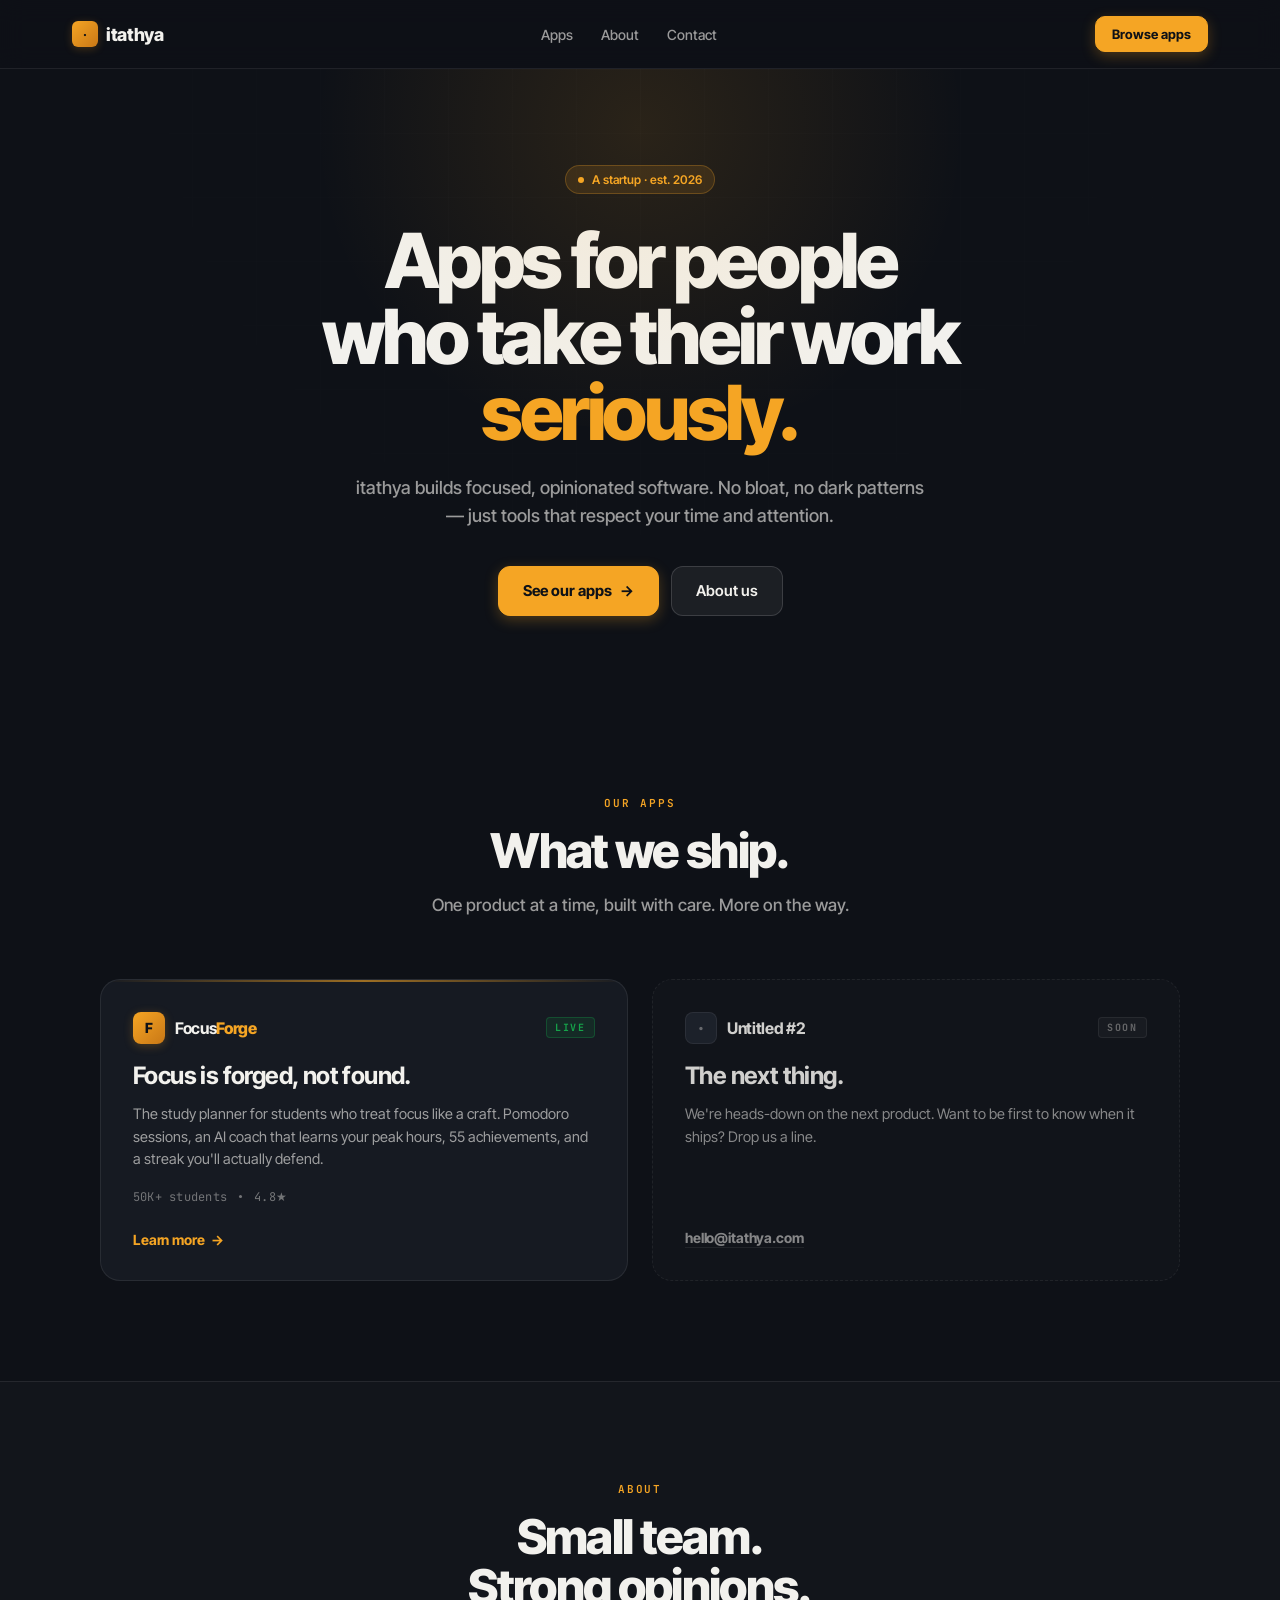
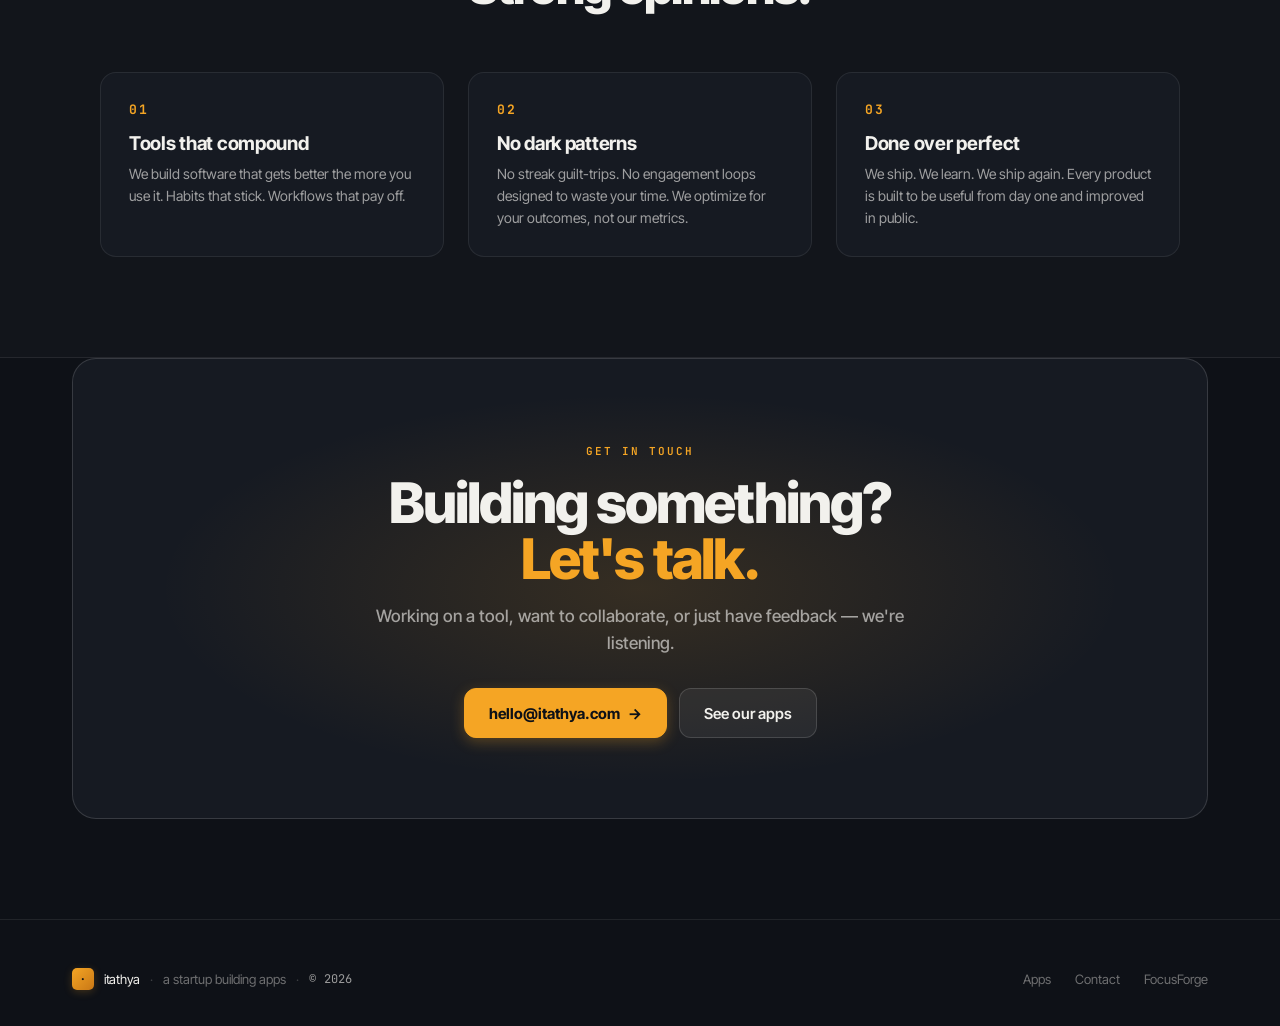
==== commit cfd2faa0: "Restructure: itathya homepage at /, FocusForge moves to /apps/focusforge - New itathya brand homepag" ====
--- a/index.html
+++ b/index.html
@@ -2,325 +2,131 @@
 <html lang="en">
 <head>
   <meta charset="utf-8" />
-  <title>Focus Forge — Focus is forged, not found.</title>
+  <title>itathya — apps for people who take their work seriously</title>
   <meta name="viewport" content="width=device-width, initial-scale=1" />
-  <meta name="description" content="The study planner for students who treat focus like a craft. Pomodoro sessions, an AI coach that learns your peak hours, 55 achievements, and a streak you'll actually defend. A product by itathya." />
+  <meta name="description" content="itathya is a startup that builds focused, opinionated apps. Tools that respect your time and attention." />
   <meta name="theme-color" content="#0E1117" />
 
-  <!-- Canonical + Open Graph (itathya.com) -->
   <link rel="canonical" href="https://itathya.com/" />
   <meta property="og:type" content="website" />
   <meta property="og:url" content="https://itathya.com/" />
-  <meta property="og:title" content="Focus Forge — Focus is forged, not found." />
-  <meta property="og:description" content="The study planner for students who treat focus like a craft." />
-  <meta property="og:site_name" content="Focus Forge by itathya" />
+  <meta property="og:title" content="itathya — apps for people who take their work seriously" />
+  <meta property="og:description" content="A startup building focused, opinionated apps." />
+  <meta property="og:site_name" content="itathya" />
   <meta name="twitter:card" content="summary_large_image" />
-  <meta name="twitter:title" content="Focus Forge — Focus is forged, not found." />
-  <meta name="twitter:description" content="The study planner for students who treat focus like a craft." />
+  <meta name="twitter:title" content="itathya" />
+  <meta name="twitter:description" content="A startup building focused, opinionated apps." />
 
-  <!-- Favicon: anvil + spark mark -->
-  <link rel="icon" type="image/svg+xml" href="data:image/svg+xml;utf8,<svg xmlns='http://www.w3.org/2000/svg' viewBox='0 0 32 32'><rect width='32' height='32' rx='6' fill='%230E1117'/><path d='M16 4 L18.4 7.8 L16 11.6 L13.6 7.8 Z' fill='%23F5A524'/><path d='M3.5 16.5 L6 14.5 L8.5 14 L26 14 L26 17.5 L8.5 17.5 L3.5 17.5 Z' fill='%23F2F1ED'/><path d='M11.5 17.5 L20.5 17.5 L19.5 22 L12.5 22 Z' fill='%23F2F1ED'/><path d='M7.5 22 L24.5 22 L26.5 26.5 L5.5 26.5 Z' fill='%23F2F1ED'/></svg>" />
+  <link rel="icon" type="image/svg+xml" href="data:image/svg+xml;utf8,<svg xmlns='http://www.w3.org/2000/svg' viewBox='0 0 32 32'><rect width='32' height='32' rx='6' fill='%230E1117'/><text x='16' y='22' font-family='Inter,sans-serif' font-size='18' font-weight='800' fill='%23F5A524' text-anchor='middle'>i</text></svg>" />
 
   <link rel="preconnect" href="https://fonts.googleapis.com" />
   <link rel="preconnect" href="https://fonts.gstatic.com" crossorigin />
   <link href="https://fonts.googleapis.com/css2?family=Inter+Tight:wght@400;500;600;700;800&family=JetBrains+Mono:wght@400;500;600&display=swap" rel="stylesheet" />
 
-  <link rel="stylesheet" href="styles.css" />
+  <link rel="stylesheet" href="/styles.css" />
 </head>
-<body>
+<body class="ita">
 
   <!-- ═══ NAV ═══ -->
   <nav class="top">
     <div class="wrap nav-inner">
-      <a href="#" class="brand" aria-label="Focus Forge home">
-        <span class="brand-mark" aria-hidden="true">F</span>
-        <span>Focus<span class="brand-accent">Forge</span></span>
+      <a href="/" class="brand brand-itathya" aria-label="itathya home">
+        <span class="brand-itathya-mark" aria-hidden="true">·</span>
+        <span class="brand-itathya-text">itathya</span>
       </a>
       <div class="nav-links">
-        <a href="#features">Features</a>
-        <a href="#how">How it works</a>
-        <a href="#stats">Results</a>
-        <a href="#faq">FAQ</a>
+        <a href="#apps">Apps</a>
+        <a href="#about">About</a>
+        <a href="mailto:hello@itathya.com">Contact</a>
       </div>
       <div class="nav-cta">
-        <a href="https://focusforge.in" class="btn btn-sm">Sign in</a>
-        <a href="https://focusforge.in" class="btn btn-sm primary">Sign up free</a>
+        <a href="#apps" class="btn btn-sm primary">Browse apps</a>
       </div>
     </div>
   </nav>
 
   <!-- ═══ HERO ═══ -->
-  <header class="hero">
-    <div class="wrap hero-inner">
-      <div>
-        <div class="hero-tag"><span class="pulse" aria-hidden="true"></span> NEW · v2.0 release · April 2026</div>
-        <h1>Focus is forged,<br/>not <span class="accent">found.</span></h1>
-        <p class="lead">
-          The study planner for students who treat focus like a craft. Pomodoro sessions, an AI coach that learns your peak hours, 55 achievements, and a streak you'll actually defend.
-        </p>
-        <div class="hero-actions">
-          <a href="https://focusforge.in" class="btn primary lg">Start forging — it's free <span class="arrow" aria-hidden="true">→</span></a>
-          <a href="#how" class="btn lg">How it works</a>
-        </div>
-        <div class="hero-meta">
-          <span><b>50,000+</b> students</span>
-          <span class="dot" aria-hidden="true"></span>
-          <span><b>4.8</b> rating</span>
-          <span class="dot" aria-hidden="true"></span>
-          <span>Free forever</span>
-        </div>
-      </div>
-
-      <div class="hero-shot-wrap">
-        <div class="hero-shot" role="img" aria-label="Focus Forge dashboard preview">
-          <div class="hero-shot-top"><span></span><span></span><span></span></div>
-          <div class="hero-shot-body">
-            <div class="hs-row">
-              <div>
-                <div class="hs-title">Good morning, Maya<span class="accent">.</span></div>
-                <div class="hs-sub">3 sessions queued · ~2h 10m to your daily goal</div>
-              </div>
-              <div class="hs-start-pill">▶ Start session</div>
-            </div>
-
-            <div class="hs-burn">
-              <div class="label-mono hs-burn-label">TODAY'S BURN · 06:00 → 23:00</div>
-              <div class="hs-burn-h">You've forged <b>1h 42m</b> · Currently in <b>Organic Chem</b></div>
-              <div class="hs-strip" id="hsstrip"></div>
-            </div>
-
-            <div class="hs-stats">
-              <div class="hs-stat"><div class="hs-stat-lbl">Forged</div><div class="hs-stat-val mono">1h 42m</div><div class="hs-stat-delta ok mono">+18m</div></div>
-              <div class="hs-stat"><div class="hs-stat-lbl">XP wk</div><div class="hs-stat-val mono">2,840</div><div class="hs-stat-delta ok mono">▲ 12%</div></div>
-              <div class="hs-stat"><div class="hs-stat-lbl">Streak</div><div class="hs-stat-val mono">27d</div><div class="hs-stat-delta ember mono">PR</div></div>
-              <div class="hs-stat"><div class="hs-stat-lbl">Focus</div><div class="hs-stat-val mono">88%</div><div class="hs-stat-delta ok mono">+4 pts</div></div>
-            </div>
-
-            <div class="hs-list">
-              <div class="hs-task done"><div class="hs-task-dot"></div><div><div class="hs-task-title">Calc III — Sec 12.3</div><div class="hs-task-meta">finished 9:14 · 42m</div></div><div class="hs-task-xp mono">+150</div></div>
-              <div class="hs-task active"><div class="hs-task-dot"></div><div><div class="hs-task-title">Organic Chem · ch.4</div><div class="hs-task-meta">14m left · 62%</div></div><div class="hs-task-xp mono">▶ live</div></div>
-            </div>
-          </div>
-        </div>
-
-        <div class="hero-float streak" aria-hidden="true">
-          <span class="ic">🔥</span>
-          <div>
-            <div class="num mono">27</div>
-            <div class="lbl">Day streak</div>
-          </div>
-        </div>
-        <div class="hero-float xp" aria-hidden="true">
-          <div class="ic">⚡</div>
-          <div>
-            <div class="lbl">Earned today</div>
-            <div class="num mono">+340 XP</div>
-          </div>
-        </div>
+  <header class="ita-hero">
+    <div class="wrap ita-hero-inner">
+      <div class="ita-tag"><span class="pulse" aria-hidden="true"></span> A startup · est. 2026</div>
+      <h1>Apps for people<br/>who take their work <span class="accent">seriously.</span></h1>
+      <p class="lead">
+        itathya builds focused, opinionated software. No bloat, no dark patterns &mdash; just tools that respect your time and attention.
+      </p>
+      <div class="hero-actions">
+        <a href="#apps" class="btn primary lg">See our apps <span class="arrow" aria-hidden="true">&rarr;</span></a>
+        <a href="#about" class="btn lg">About us</a>
       </div>
     </div>
   </header>
 
-  <!-- ═══ TRUSTED ═══ -->
-  <div class="trusted">
-    <div class="wrap trusted-inner">
-      <div class="trusted-label">Trusted by students at</div>
-      <div class="trusted-logos">
-        <span>Stanford</span>
-        <span>UC Berkeley</span>
-        <span>NYU</span>
-        <span>UCLA</span>
-        <span>Cornell</span>
-        <span>Michigan</span>
-      </div>
-    </div>
-  </div>
-
-  <!-- ═══ FEATURES ═══ -->
-  <section id="features">
+  <!-- ═══ APPS ═══ -->
+  <section id="apps" class="ita-apps">
     <div class="wrap">
       <div class="sec-head">
-        <span class="label-mono sec-eyebrow">What's inside</span>
-        <h2>Built for the work,<br/>not the <span class="accent">aesthetic.</span></h2>
-        <p>Every feature exists to keep you in the chair. No gimmicks, no fluff — just the tools that move the needle on your actual study habits.</p>
+        <span class="label-mono sec-eyebrow">Our apps</span>
+        <h2>What we ship.</h2>
+        <p>One product at a time, built with care. More on the way.</p>
       </div>
 
-      <div class="features">
-        <div class="feat tall">
-          <div class="feat-ic" aria-hidden="true">⏱</div>
-          <h3>Anvil Pomodoro</h3>
-          <p>The session as metaphor. A heat-bar fills as your minutes accumulate, sparks fly when the forge is hot. You'll feel the work compounding.</p>
-          <div class="feat-mock">
-            <div class="feat-anvil-stage">
-              <div class="feat-timer-num mono">17:42</div>
-              <div class="feat-timer-state mono">HEATING UP · 62%</div>
-              <svg viewBox="0 0 400 240" aria-hidden="true">
-                <defs>
-                  <linearGradient id="heat" x1="0" y1="0" x2="1" y2="0">
-                    <stop offset="0%" stop-color="#3B82F6"/>
-                    <stop offset="40%" stop-color="#F5A524"/>
-                    <stop offset="80%" stop-color="#FF6B35"/>
-                    <stop offset="100%" stop-color="#FFE2A3"/>
-                  </linearGradient>
-                </defs>
-                <polygon points="80,150 320,150 290,180 110,180" fill="#1F242E" stroke="#3A4150" stroke-width="1.5"/>
-                <rect x="160" y="180" width="80" height="30" fill="#1F242E" stroke="#3A4150" stroke-width="1.5"/>
-                <polygon points="100,210 300,210 320,235 80,235" fill="#1F242E" stroke="#3A4150" stroke-width="1.5"/>
-                <rect x="100" y="158" width="200" height="14" rx="3" fill="rgba(255,255,255,0.06)"/>
-                <rect x="100" y="158" width="124" height="14" rx="3" fill="url(#heat)"/>
-                <circle cx="200" cy="130" r="3" fill="#F5A524" class="spark s1"/>
-                <circle cx="180" cy="110" r="2" fill="#F5A524" class="spark s2"/>
-                <circle cx="220" cy="100" r="4" fill="#F5A524" class="spark s3"/>
-                <circle cx="240" cy="122" r="2" fill="#F5A524" class="spark s4"/>
-                <circle cx="160" cy="124" r="2.5" fill="#F5A524" class="spark s5"/>
-              </svg>
-            </div>
+      <div class="ita-app-grid">
+
+        <a href="/apps/focusforge" class="ita-app-card live">
+          <div class="ita-app-head">
+            <span class="ita-app-mark">F</span>
+            <span class="ita-app-name">Focus<span class="brand-accent">Forge</span></span>
+            <span class="ita-app-status live">LIVE</span>
+          </div>
+          <h3>Focus is forged, not found.</h3>
+          <p>The study planner for students who treat focus like a craft. Pomodoro sessions, an AI coach that learns your peak hours, 55 achievements, and a streak you'll actually defend.</p>
+          <div class="ita-app-meta">
+            <span class="mono">50K+ students</span>
+            <span class="dot" aria-hidden="true"></span>
+            <span class="mono">4.8&#9733;</span>
+          </div>
+          <div class="ita-app-cta">Learn more <span class="arrow" aria-hidden="true">&rarr;</span></div>
+        </a>
+
+        <div class="ita-app-card soon" aria-label="More coming soon">
+          <div class="ita-app-head">
+            <span class="ita-app-mark soon">&middot;</span>
+            <span class="ita-app-name">Untitled #2</span>
+            <span class="ita-app-status soon">SOON</span>
+          </div>
+          <h3>The next thing.</h3>
+          <p>We're heads-down on the next product. Want to be first to know when it ships? Drop us a line.</p>
+          <div class="ita-app-cta muted">
+            <a href="mailto:hello@itathya.com">hello@itathya.com</a>
           </div>
         </div>
 
-        <div class="feat">
-          <div class="feat-ic arc" aria-hidden="true">🧠</div>
-          <h3>AI coach that knows your hours</h3>
-          <p>It learns when you actually focus and schedules your hardest work there. Not at 9am because that's "best practice."</p>
-          <div class="feat-mock feat-coach">
-            <div class="feat-coach-msg">
-              <span class="who mono">EMBER · MORNING</span>
-              You hit 88% focus before noon. Lock in <b>Calc III</b> next — your hardest task, your full reservoir.
-            </div>
-            <div class="feat-coach-msg">
-              <span class="who mono">EMBER · EVENING</span>
-              Your <b>Spanish</b> reps are due. 25 min, low-friction — knock it out before bed.
-            </div>
-          </div>
-        </div>
-
-        <div class="feat">
-          <div class="feat-ic" aria-hidden="true">🏆</div>
-          <h3>55 achievements</h3>
-          <p>Streak Master. Night Owl. Subject Specialist. The system rewards the habits that actually compound.</p>
-          <div class="feat-mock">
-            <div class="feat-badges">
-              <div class="feat-badge earned">🔥</div>
-              <div class="feat-badge earned">⚡</div>
-              <div class="feat-badge earned">📚</div>
-              <div class="feat-badge earned">🌙</div>
-              <div class="feat-badge earned">🎯</div>
-              <div class="feat-badge locked">🏔</div>
-              <div class="feat-badge earned">⭐</div>
-              <div class="feat-badge earned">💎</div>
-              <div class="feat-badge locked">👑</div>
-              <div class="feat-badge locked">🎓</div>
-              <div class="feat-badge locked">🚀</div>
-              <div class="feat-badge locked">🏆</div>
-            </div>
-          </div>
-        </div>
-
-        <div class="feat wide">
-          <div class="feat-ic" aria-hidden="true">🔥</div>
-          <h3>A streak you'll defend</h3>
-          <p>One missed day breaks it. The dashboard shows it pulsing. You'll feel it.</p>
-          <div class="feat-mock streak-mock">
-            <div class="streak-grid" id="streakcells"></div>
-          </div>
-        </div>
-
-        <div class="feat">
-          <div class="feat-ic arc" aria-hidden="true">☑</div>
-          <h3>Homework that talks to your timer</h3>
-          <p>Every task is linked to focus minutes. Drag to "Doing" and the session starts itself.</p>
-        </div>
       </div>
     </div>
   </section>
 
-  <!-- ═══ HOW IT WORKS ═══ -->
-  <section id="how" class="alt">
+  <!-- ═══ ABOUT ═══ -->
+  <section id="about" class="ita-about alt">
     <div class="wrap">
       <div class="sec-head">
-        <span class="label-mono sec-eyebrow">How it works</span>
-        <h2>Three steps. Then <span class="accent">show up.</span></h2>
-        <p>No 47-tab onboarding. Be in your first session in under 90 seconds.</p>
+        <span class="label-mono sec-eyebrow">About</span>
+        <h2>Small team.<br/>Strong opinions.</h2>
       </div>
-      <div class="steps">
-        <div class="step">
-          <div class="step-num mono">STEP 01</div>
-          <h3>Drop in your homework</h3>
-          <p>Paste your syllabus, upload a photo, or just type it in. We'll auto-tag it by subject and estimate the time.</p>
-          <div class="step-arrow" aria-hidden="true">→</div>
+      <div class="ita-about-grid">
+        <div class="ita-about-block">
+          <div class="ita-about-num mono">01</div>
+          <h3>Tools that compound</h3>
+          <p>We build software that gets better the more you use it. Habits that stick. Workflows that pay off.</p>
         </div>
-        <div class="step">
-          <div class="step-num mono">STEP 02</div>
-          <h3>Let the coach plan</h3>
-          <p>Ember slots each task into your peak focus windows. Your hardest task lands when you're sharpest.</p>
-          <div class="step-arrow" aria-hidden="true">→</div>
+        <div class="ita-about-block">
+          <div class="ita-about-num mono">02</div>
+          <h3>No dark patterns</h3>
+          <p>No streak guilt-trips. No engagement loops designed to waste your time. We optimize for your outcomes, not our metrics.</p>
         </div>
-        <div class="step">
-          <div class="step-num mono">STEP 03</div>
-          <h3>Start forging</h3>
-          <p>Hit play. Watch the heat-bar fill. Earn XP. Compound a streak. Repeat tomorrow.</p>
+        <div class="ita-about-block">
+          <div class="ita-about-num mono">03</div>
+          <h3>Done over perfect</h3>
+          <p>We ship. We learn. We ship again. Every product is built to be useful from day one and improved in public.</p>
         </div>
-      </div>
-    </div>
-  </section>
-
-  <!-- ═══ STATS ═══ -->
-  <section id="stats">
-    <div class="wrap">
-      <div class="sec-head">
-        <span class="label-mono sec-eyebrow">The receipts</span>
-        <h2>Numbers that compound.</h2>
-        <p>Every signup adds to a community of students taking the work seriously. Here's the scoreboard.</p>
-      </div>
-      <div class="stats-card">
-        <div class="stat-big">
-          <div class="stat-big-num mono">50<span class="u">K+</span></div>
-          <div class="stat-big-lbl">Students<br/>showing up</div>
-        </div>
-        <div class="stat-big">
-          <div class="stat-big-num mono">3.2<span class="u">M</span></div>
-          <div class="stat-big-lbl">Pomodoros<br/>completed</div>
-        </div>
-        <div class="stat-big">
-          <div class="stat-big-num mono">14<span class="u">d</span></div>
-          <div class="stat-big-lbl">Avg active<br/>streak</div>
-        </div>
-        <div class="stat-big">
-          <div class="stat-big-num mono">4.8<span class="u">★</span></div>
-          <div class="stat-big-lbl">Rating across<br/>iOS &amp; Android</div>
-        </div>
-      </div>
-    </div>
-  </section>
-
-  <!-- ═══ FAQ ═══ -->
-  <section id="faq" class="alt">
-    <div class="wrap">
-      <div class="sec-head">
-        <span class="label-mono sec-eyebrow">Questions</span>
-        <h2>Honest answers.</h2>
-      </div>
-      <div class="faq-grid">
-        <details class="faq">
-          <summary><span>Is it really free?</span><span class="faq-mark" aria-hidden="true">+</span></summary>
-          <p>Yes. No card, no trial timer, no surprise paywall. We may add an optional pro tier later, but the core — Pomodoro, homework, AI coach, streaks, achievements — stays free forever.</p>
-        </details>
-        <details class="faq">
-          <summary><span>What's "Ember"?</span><span class="faq-mark" aria-hidden="true">+</span></summary>
-          <p>Ember is the AI coach. It learns when you actually focus, what subjects drain you, and slots tasks into your peak windows. Less generic productivity advice, more "you ship 88% of your hard work before noon — let's protect that."</p>
-        </details>
-        <details class="faq">
-          <summary><span>Will it work without an account?</span><span class="faq-mark" aria-hidden="true">+</span></summary>
-          <p>You can try the timer in guest mode. To save streaks, sync homework, or earn XP, you'll want to sign up — takes about 30 seconds.</p>
-        </details>
-        <details class="faq">
-          <summary><span>Does it integrate with Google Classroom?</span><span class="faq-mark" aria-hidden="true">+</span></summary>
-          <p>Paste a syllabus, photograph an assignment, or import a Google Doc — Focus Forge auto-tags by subject and estimates time. Direct Google Classroom sync is on the roadmap for this term.</p>
-        </details>
-        <details class="faq">
-          <summary><span>Who's behind it?</span><span class="faq-mark" aria-hidden="true">+</span></summary>
-          <p>Focus Forge is a product by <b>itathya</b> — a small studio building tools for people who want to take their work seriously. Reach us at hello@itathya.com.</p>
-        </details>
       </div>
     </div>
   </section>
@@ -329,14 +135,13 @@
   <section class="cta-section">
     <div class="wrap">
       <div class="cta-block">
-        <span class="label-mono cta-eyebrow">START TODAY</span>
-        <h2>The forge is hot.<br/><span class="accent">Step in.</span></h2>
-        <p>Free forever. No card. No nonsense. Be in your first session in 90 seconds.</p>
+        <span class="label-mono cta-eyebrow">GET IN TOUCH</span>
+        <h2>Building something?<br/><span class="accent">Let's talk.</span></h2>
+        <p>Working on a tool, want to collaborate, or just have feedback &mdash; we're listening.</p>
         <div class="row">
-          <a href="https://focusforge.in" class="btn primary lg">Sign up free <span class="arrow" aria-hidden="true">→</span></a>
-          <a href="#features" class="btn lg">See features</a>
+          <a href="mailto:hello@itathya.com" class="btn primary lg">hello@itathya.com <span class="arrow" aria-hidden="true">&rarr;</span></a>
+          <a href="#apps" class="btn lg">See our apps</a>
         </div>
-        <div class="cta-url mono">focusforge.in</div>
       </div>
     </div>
   </section>
@@ -345,22 +150,20 @@
   <footer>
     <div class="wrap foot-inner">
       <div class="foot-brand">
-        <span class="brand-mark sm" aria-hidden="true">F</span>
-        <span>Focus<span class="brand-accent">Forge</span></span>
-        <span class="foot-sep" aria-hidden="true">·</span>
-        <span class="foot-by">a product by <a href="https://itathya.com" class="foot-org">itathya</a></span>
-        <span class="foot-sep" aria-hidden="true">·</span>
-        <span class="foot-year mono">© 2026</span>
+        <span class="brand-itathya-mark sm" aria-hidden="true">&middot;</span>
+        <span class="brand-itathya-text">itathya</span>
+        <span class="foot-sep" aria-hidden="true">&middot;</span>
+        <span class="foot-by">a startup building apps</span>
+        <span class="foot-sep" aria-hidden="true">&middot;</span>
+        <span class="foot-year mono">&copy; 2026</span>
       </div>
       <div class="foot-links">
-        <a href="https://focusforge.in">App</a>
+        <a href="#apps">Apps</a>
         <a href="mailto:hello@itathya.com">Contact</a>
-        <a href="/privacy">Privacy</a>
-        <a href="/terms">Terms</a>
+        <a href="/apps/focusforge">FocusForge</a>
       </div>
     </div>
   </footer>
 
-  <script src="main.js" defer></script>
 </body>
 </html>
--- a/styles.css
+++ b/styles.css
@@ -1065,3 +1065,366 @@
     transition-duration: 0.01ms !important;
   }
 }
+
+/* ───────────────────────────────────────────────
+   itathya homepage (parent brand)
+   Slightly quieter than Focus Forge: smaller hero,
+   more space, neutral mark.
+   ─────────────────────────────────────────────── */
+
+.brand-itathya {
+  display: flex;
+  align-items: center;
+  gap: 8px;
+  font-weight: 800;
+  letter-spacing: -0.03em;
+  font-size: 18px;
+}
+
+.brand-itathya-mark {
+  width: 26px;
+  height: 26px;
+  border-radius: 6px;
+  background: linear-gradient(135deg, var(--ember), #C97816);
+  color: var(--ink);
+  display: inline-flex;
+  align-items: center;
+  justify-content: center;
+  font-weight: 800;
+  font-size: 12px;
+  box-shadow: 0 2px 8px rgba(245, 165, 36, 0.22);
+}
+
+.brand-itathya-mark.sm {
+  width: 22px;
+  height: 22px;
+  font-size: 11px;
+  border-radius: 5px;
+}
+
+.brand-itathya-text {
+  letter-spacing: -0.02em;
+  color: var(--text);
+}
+
+/* Back-to-itathya pill on Focus Forge nav */
+.back-to-itathya {
+  font-family: 'JetBrains Mono', monospace;
+  font-size: 11px;
+  letter-spacing: 0.12em;
+  text-transform: uppercase;
+  color: var(--text-mute);
+  padding: 5px 11px;
+  border-radius: 99px;
+  border: 1px solid var(--line);
+  margin-left: 14px;
+  font-weight: 600;
+  transition: color 0.15s, border-color 0.15s, background 0.15s;
+}
+
+.back-to-itathya:hover {
+  color: var(--text);
+  border-color: var(--line-2);
+  background: rgba(255, 255, 255, 0.04);
+}
+
+/* Hero */
+.ita-hero {
+  padding: 96px 0 80px;
+  position: relative;
+  overflow: hidden;
+}
+
+.ita-hero::before {
+  content: "";
+  position: absolute;
+  inset: 0;
+  pointer-events: none;
+  opacity: 0.55;
+  background-image:
+    linear-gradient(to right, rgba(255, 255, 255, 0.025) 1px, transparent 1px),
+    linear-gradient(to bottom, rgba(255, 255, 255, 0.025) 1px, transparent 1px);
+  background-size: 64px 64px;
+  -webkit-mask-image: radial-gradient(ellipse at top, black 0%, transparent 70%);
+  mask-image: radial-gradient(ellipse at top, black 0%, transparent 70%);
+}
+
+.ita-hero::after {
+  content: "";
+  position: absolute;
+  top: -240px;
+  left: 50%;
+  transform: translateX(-50%);
+  width: 800px;
+  height: 600px;
+  border-radius: 50%;
+  background: radial-gradient(circle, rgba(245, 165, 36, 0.12), transparent 65%);
+  pointer-events: none;
+}
+
+.ita-hero-inner {
+  position: relative;
+  text-align: center;
+  max-width: 820px;
+}
+
+.ita-hero .ita-tag {
+  display: inline-flex;
+  align-items: center;
+  gap: 8px;
+  padding: 6px 12px;
+  border-radius: 99px;
+  background: var(--ember-dim);
+  color: var(--ember);
+  font-size: 12px;
+  font-weight: 600;
+  border: 1px solid rgba(245, 165, 36, 0.25);
+  margin-bottom: 28px;
+}
+
+.ita-hero .ita-tag .pulse {
+  width: 6px;
+  height: 6px;
+  border-radius: 50%;
+  background: var(--ember);
+  animation: pulse 1.6s infinite;
+}
+
+.ita-hero h1 {
+  font-size: clamp(40px, 6vw, 76px);
+  font-weight: 800;
+  letter-spacing: -0.045em;
+  line-height: 1;
+  margin: 0 0 24px;
+}
+
+.ita-hero p.lead {
+  font-size: 18px;
+  color: var(--text-dim);
+  line-height: 1.55;
+  margin: 0 auto 36px;
+  max-width: 580px;
+  font-weight: 500;
+}
+
+.ita-hero .hero-actions {
+  justify-content: center;
+}
+
+/* Apps section */
+.ita-apps {
+  padding: 100px 0;
+}
+
+.ita-app-grid {
+  display: grid;
+  grid-template-columns: repeat(2, 1fr);
+  gap: 24px;
+  max-width: 1080px;
+  margin: 0 auto;
+}
+
+.ita-app-card {
+  display: flex;
+  flex-direction: column;
+  gap: 14px;
+  padding: 32px;
+  border-radius: 20px;
+  background: var(--ink-2);
+  border: 1px solid var(--line);
+  position: relative;
+  overflow: hidden;
+  transition: transform 0.2s, border-color 0.2s, background 0.2s;
+  text-decoration: none;
+  color: inherit;
+}
+
+a.ita-app-card:hover {
+  transform: translateY(-3px);
+  border-color: rgba(245, 165, 36, 0.3);
+  background: linear-gradient(135deg, rgba(245, 165, 36, 0.04), var(--ink-2));
+}
+
+.ita-app-card.live::before {
+  content: "";
+  position: absolute;
+  top: 0; left: 0; right: 0;
+  height: 2px;
+  background: linear-gradient(90deg, transparent, var(--ember), transparent);
+  opacity: 0.6;
+}
+
+.ita-app-card.soon {
+  background: rgba(255, 255, 255, 0.015);
+  border-style: dashed;
+  opacity: 0.85;
+}
+
+.ita-app-head {
+  display: flex;
+  align-items: center;
+  gap: 10px;
+}
+
+.ita-app-mark {
+  width: 32px;
+  height: 32px;
+  border-radius: 8px;
+  background: linear-gradient(135deg, var(--ember), #C97816);
+  color: var(--ink);
+  display: inline-flex;
+  align-items: center;
+  justify-content: center;
+  font-weight: 800;
+  font-size: 14px;
+  box-shadow: 0 2px 10px rgba(245, 165, 36, 0.25);
+}
+
+.ita-app-mark.soon {
+  background: var(--ink-3);
+  color: var(--text-mute);
+  box-shadow: none;
+  border: 1px solid var(--line);
+  font-size: 18px;
+}
+
+.ita-app-name {
+  font-size: 16px;
+  font-weight: 700;
+  letter-spacing: -0.02em;
+  flex: 1;
+}
+
+.ita-app-status {
+  font-family: 'JetBrains Mono', monospace;
+  font-size: 10px;
+  letter-spacing: 0.18em;
+  font-weight: 700;
+  padding: 3px 8px;
+  border-radius: 4px;
+}
+
+.ita-app-status.live {
+  color: var(--ok);
+  background: rgba(22, 163, 74, 0.12);
+  border: 1px solid rgba(22, 163, 74, 0.3);
+}
+
+.ita-app-status.soon {
+  color: var(--text-mute);
+  background: rgba(255, 255, 255, 0.04);
+  border: 1px solid var(--line);
+}
+
+.ita-app-card h3 {
+  font-size: 24px;
+  font-weight: 700;
+  letter-spacing: -0.025em;
+  margin: 4px 0 0;
+  line-height: 1.15;
+}
+
+.ita-app-card p {
+  font-size: 14.5px;
+  color: var(--text-dim);
+  line-height: 1.55;
+  margin: 0;
+}
+
+.ita-app-meta {
+  display: flex;
+  align-items: center;
+  gap: 12px;
+  font-size: 12px;
+  color: var(--text-mute);
+  margin-top: 4px;
+}
+
+.ita-app-meta .dot {
+  width: 3px;
+  height: 3px;
+  border-radius: 50%;
+  background: currentColor;
+}
+
+.ita-app-cta {
+  display: inline-flex;
+  align-items: center;
+  gap: 6px;
+  margin-top: auto;
+  padding-top: 12px;
+  font-size: 14px;
+  font-weight: 700;
+  color: var(--ember);
+  letter-spacing: -0.01em;
+}
+
+.ita-app-cta .arrow {
+  transition: transform 0.2s;
+}
+
+a.ita-app-card:hover .ita-app-cta .arrow {
+  transform: translateX(3px);
+}
+
+.ita-app-cta.muted {
+  color: var(--text-mute);
+}
+
+.ita-app-cta.muted a {
+  color: var(--text-dim);
+  border-bottom: 1px solid var(--line);
+  padding-bottom: 1px;
+}
+
+.ita-app-cta.muted a:hover {
+  color: var(--ember);
+  border-color: var(--ember);
+}
+
+/* About section */
+.ita-about-grid {
+  display: grid;
+  grid-template-columns: repeat(3, 1fr);
+  gap: 24px;
+  max-width: 1080px;
+  margin: 0 auto;
+}
+
+.ita-about-block {
+  padding: 28px;
+  background: var(--ink-2);
+  border: 1px solid var(--line);
+  border-radius: 16px;
+}
+
+.ita-about-num {
+  font-size: 13px;
+  color: var(--ember);
+  font-weight: 700;
+  letter-spacing: 0.12em;
+  margin-bottom: 14px;
+}
+
+.ita-about-block h3 {
+  font-size: 19px;
+  font-weight: 700;
+  letter-spacing: -0.015em;
+  margin: 0 0 8px;
+}
+
+.ita-about-block p {
+  font-size: 14px;
+  color: var(--text-dim);
+  line-height: 1.55;
+  margin: 0;
+}
+
+@media (max-width: 900px) {
+  .ita-app-grid { grid-template-columns: 1fr; }
+  .ita-about-grid { grid-template-columns: 1fr; }
+  .ita-hero { padding: 64px 0 60px; }
+  .ita-apps { padding: 70px 0; }
+  .back-to-itathya { display: none; }
+}
+
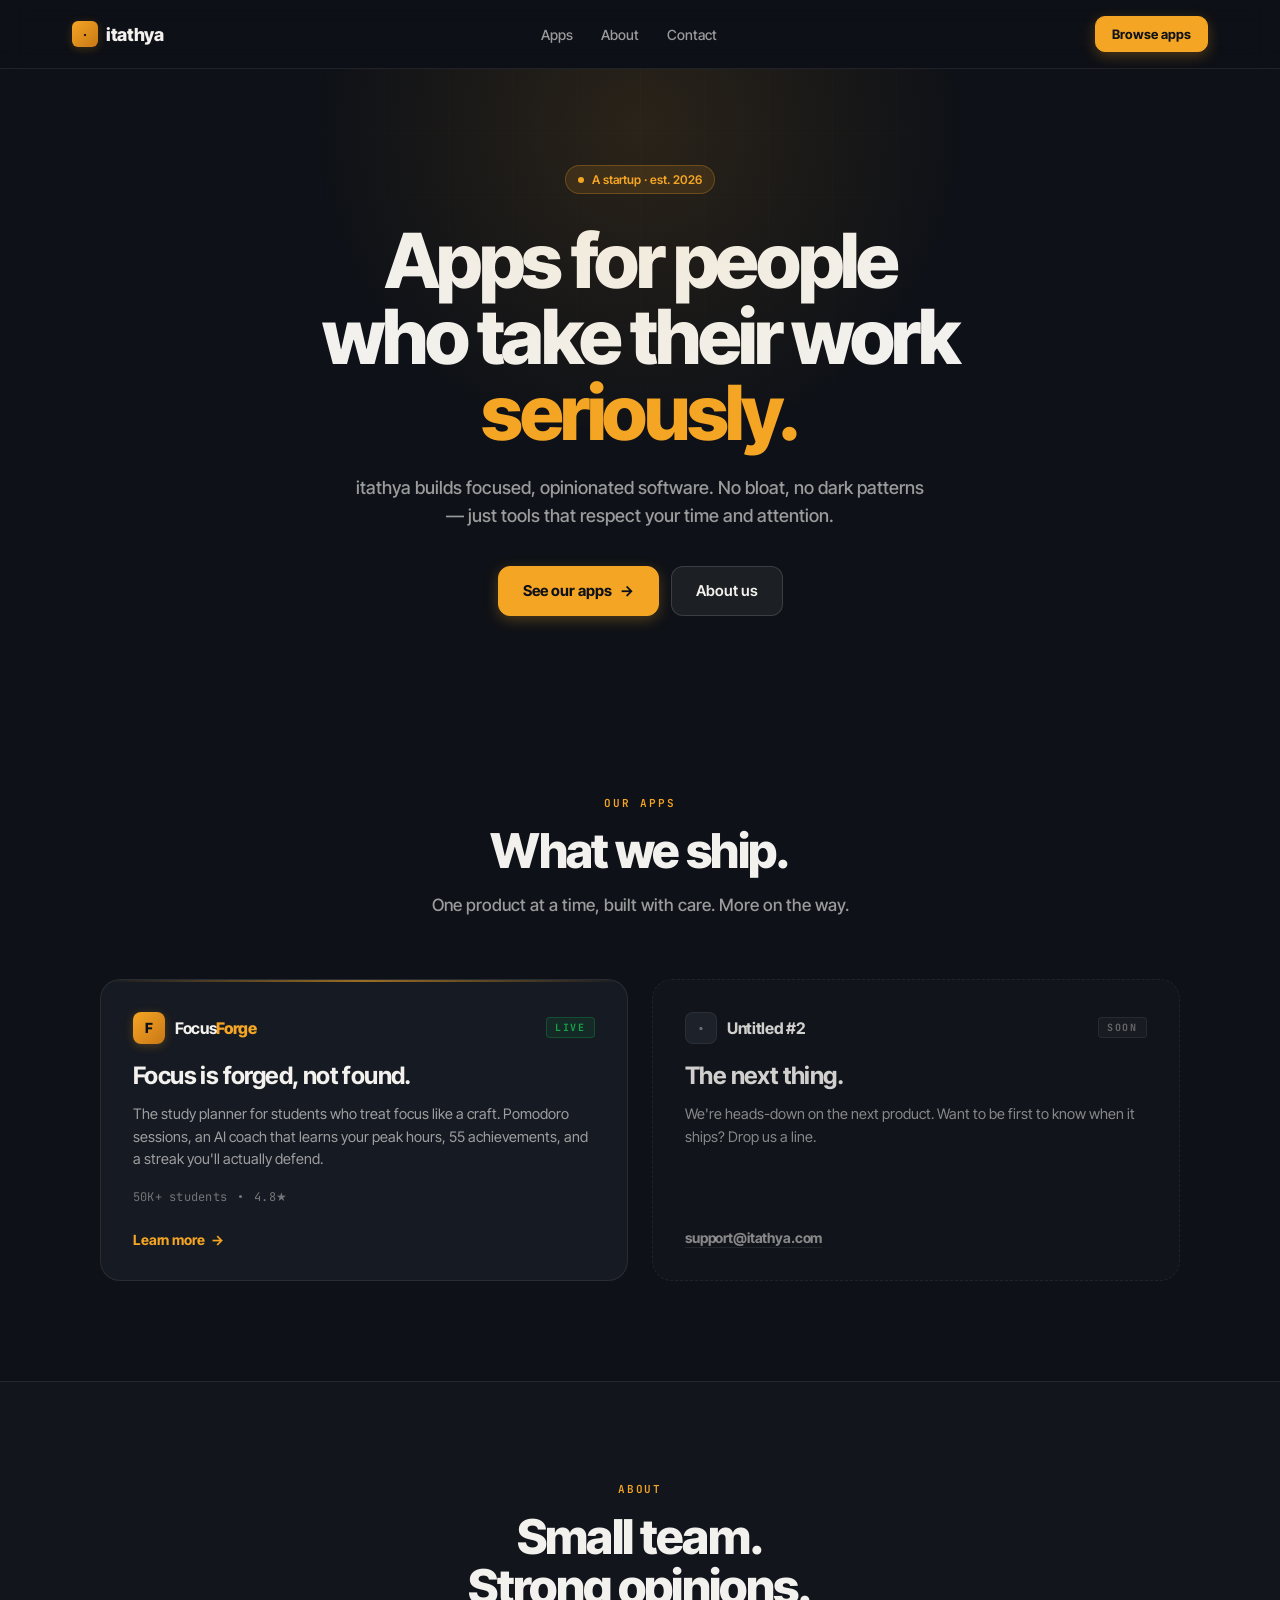
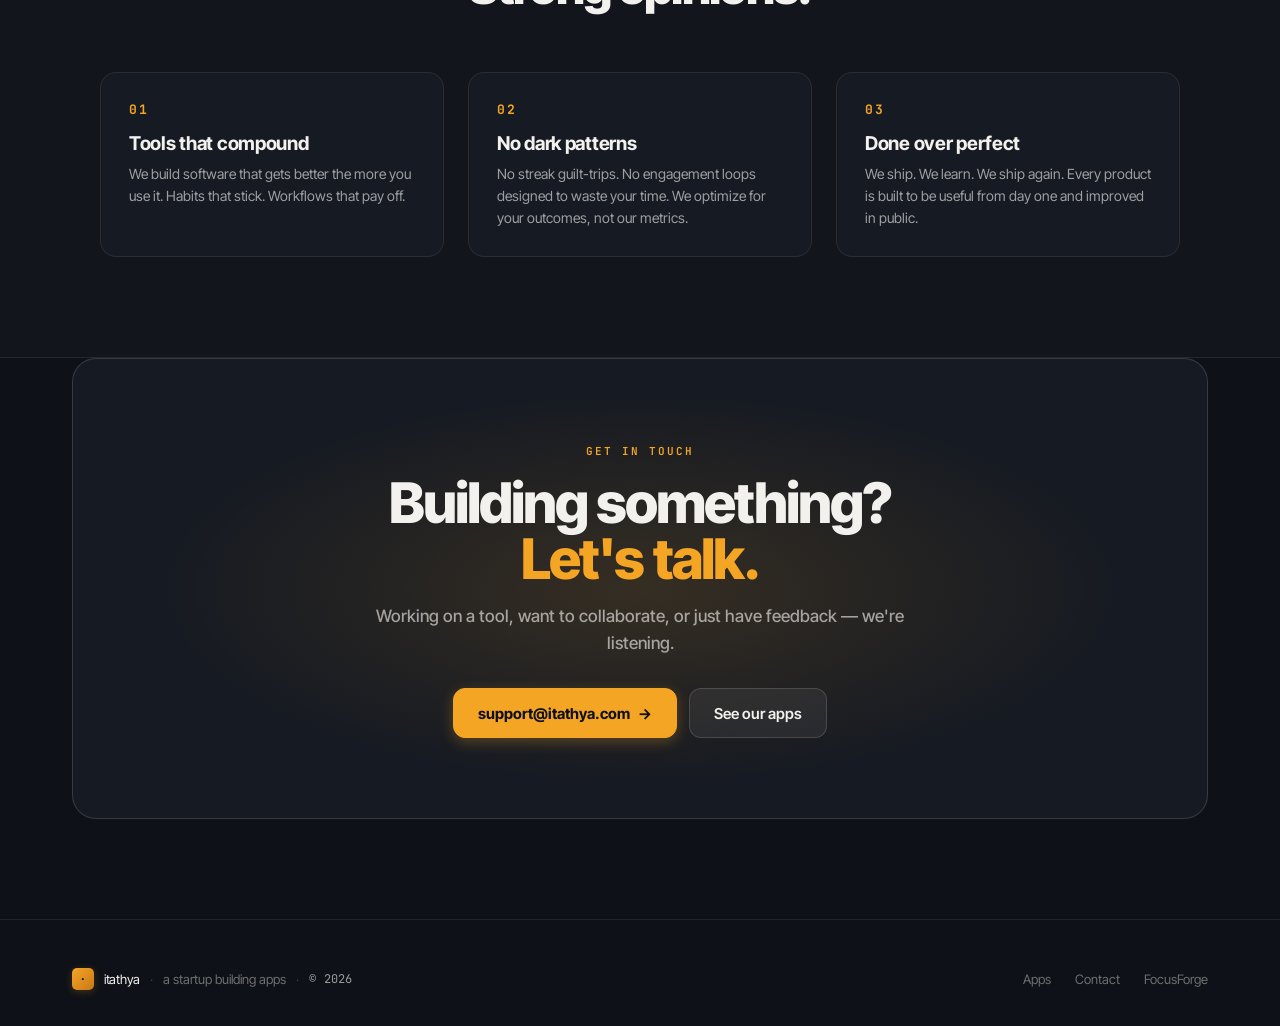
==== commit 7bc6503a: "Change contact email from hello@itathya.com to support@itathya.com" ====
--- a/index.html
+++ b/index.html
@@ -37,7 +37,7 @@
       <div class="nav-links">
         <a href="#apps">Apps</a>
         <a href="#about">About</a>
-        <a href="mailto:hello@itathya.com">Contact</a>
+        <a href="mailto:support@itathya.com">Contact</a>
       </div>
       <div class="nav-cta">
         <a href="#apps" class="btn btn-sm primary">Browse apps</a>
@@ -96,7 +96,7 @@
           <h3>The next thing.</h3>
           <p>We're heads-down on the next product. Want to be first to know when it ships? Drop us a line.</p>
           <div class="ita-app-cta muted">
-            <a href="mailto:hello@itathya.com">hello@itathya.com</a>
+            <a href="mailto:support@itathya.com">support@itathya.com</a>
           </div>
         </div>
 
@@ -139,7 +139,7 @@
         <h2>Building something?<br/><span class="accent">Let's talk.</span></h2>
         <p>Working on a tool, want to collaborate, or just have feedback &mdash; we're listening.</p>
         <div class="row">
-          <a href="mailto:hello@itathya.com" class="btn primary lg">hello@itathya.com <span class="arrow" aria-hidden="true">&rarr;</span></a>
+          <a href="mailto:support@itathya.com" class="btn primary lg">support@itathya.com <span class="arrow" aria-hidden="true">&rarr;</span></a>
           <a href="#apps" class="btn lg">See our apps</a>
         </div>
       </div>
@@ -159,7 +159,7 @@
       </div>
       <div class="foot-links">
         <a href="#apps">Apps</a>
-        <a href="mailto:hello@itathya.com">Contact</a>
+        <a href="mailto:support@itathya.com">Contact</a>
         <a href="/apps/focusforge">FocusForge</a>
       </div>
     </div>
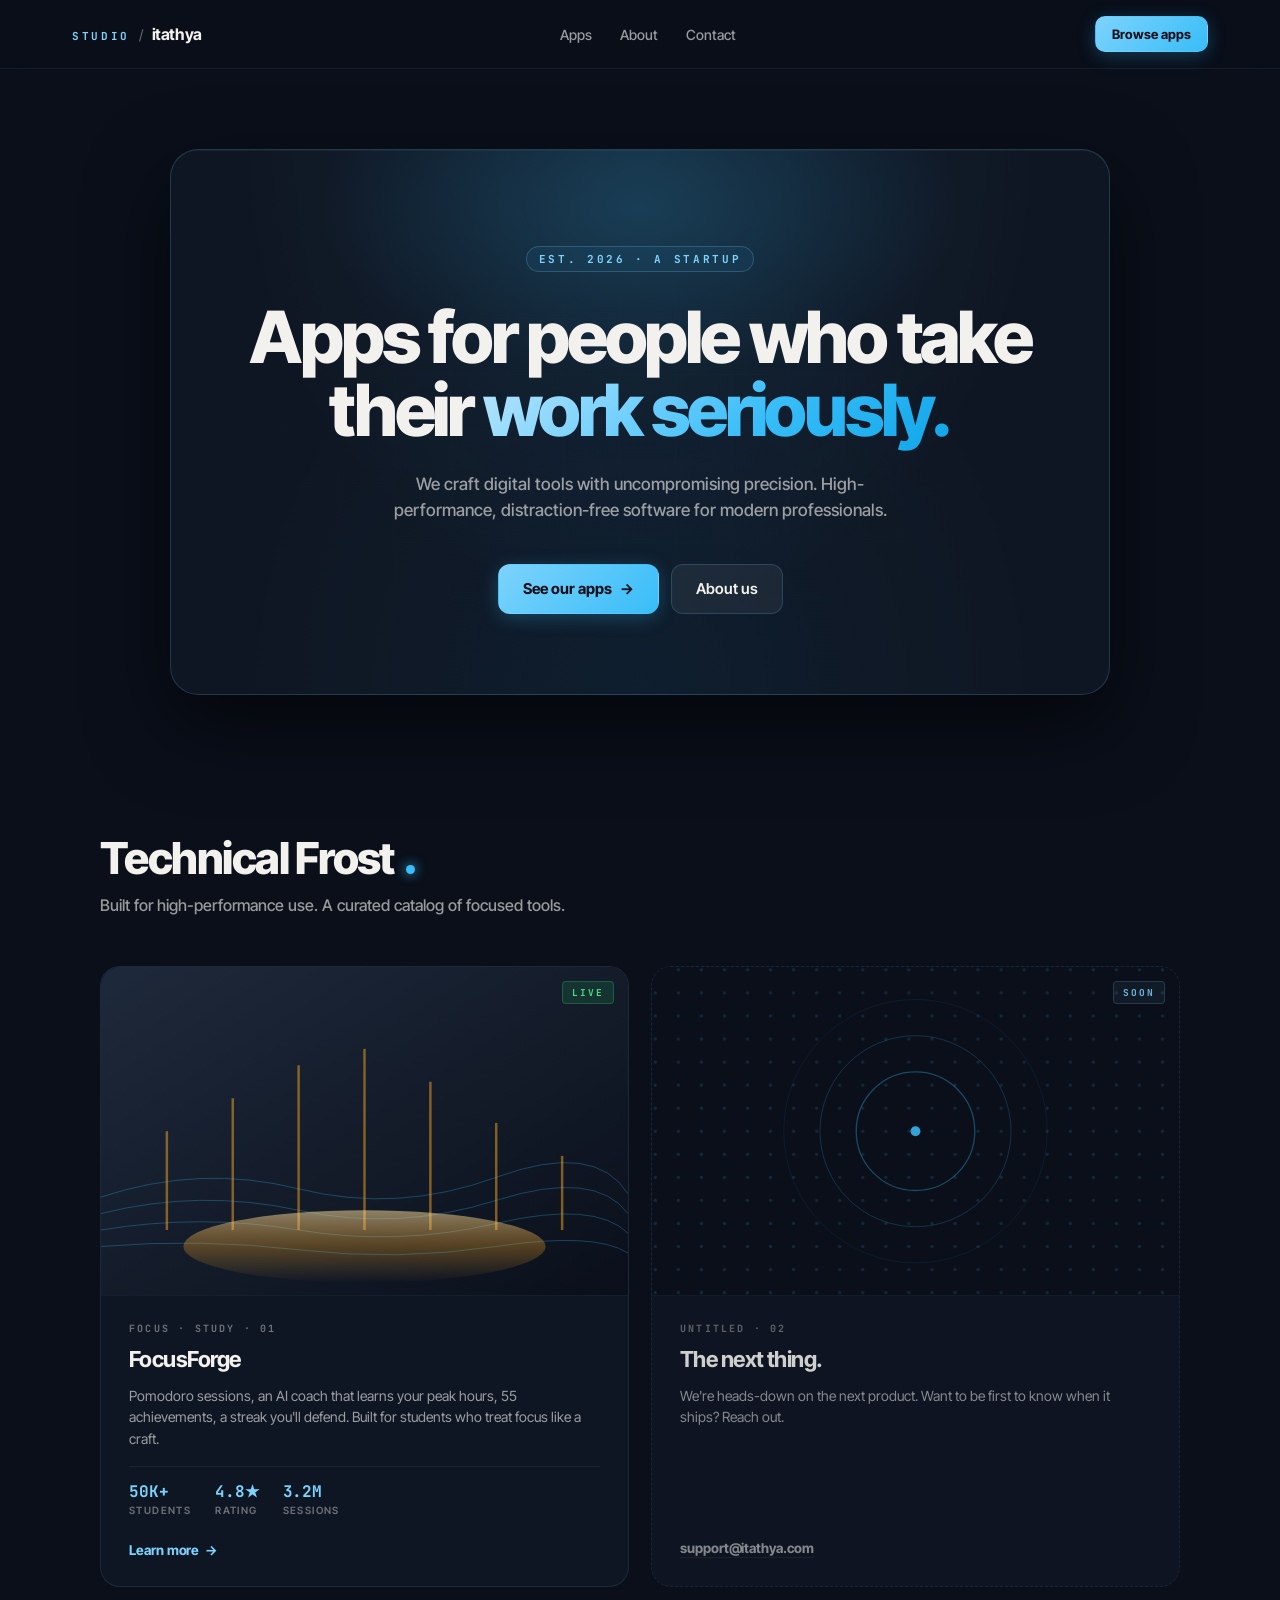
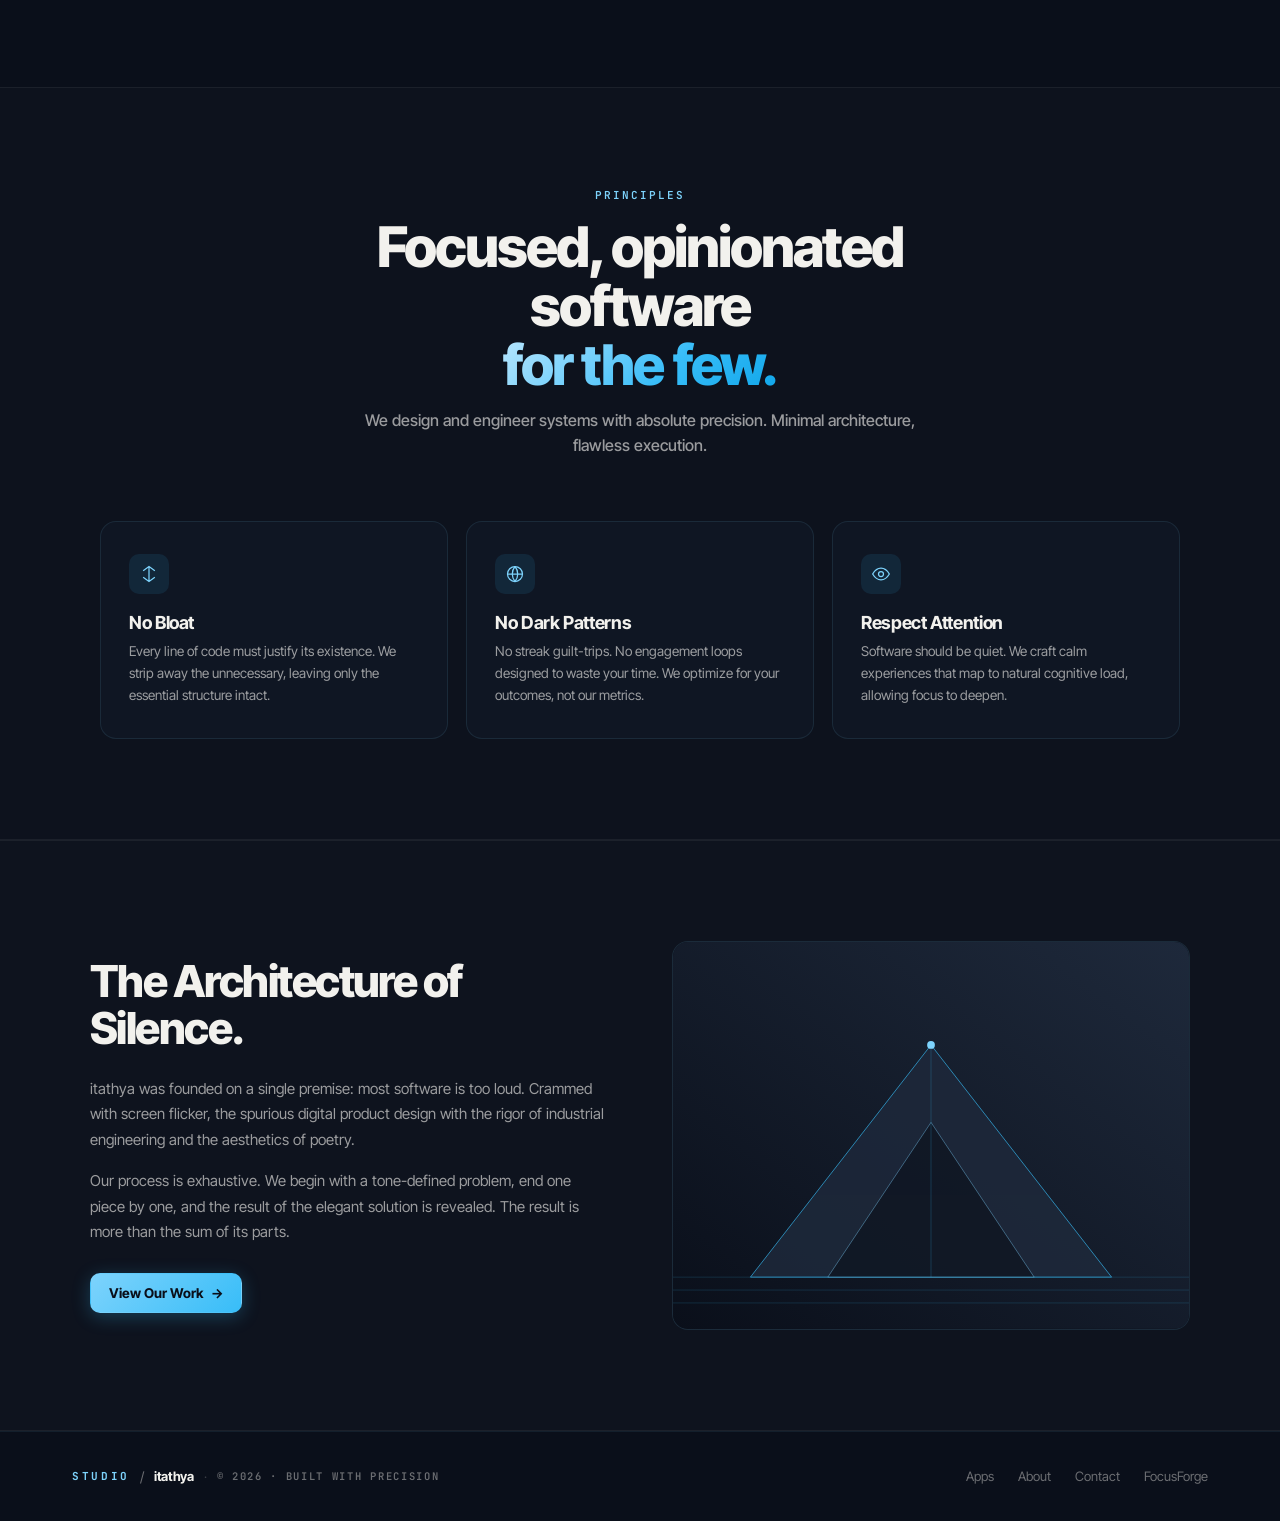
==== commit addc7e24: "Redesign itathya homepage with Glacier studio aesthetic - New STUDIO / itathya branding (cool blue p" ====
--- a/index.html
+++ b/index.html
@@ -4,20 +4,20 @@
   <meta charset="utf-8" />
   <title>itathya — apps for people who take their work seriously</title>
   <meta name="viewport" content="width=device-width, initial-scale=1" />
-  <meta name="description" content="itathya is a startup that builds focused, opinionated apps. Tools that respect your time and attention." />
-  <meta name="theme-color" content="#0E1117" />
+  <meta name="description" content="STUDIO / itathya. We craft digital tools with uncompromising precision. High-performance, distraction-free software for modern professionals." />
+  <meta name="theme-color" content="#0A0F1A" />
 
   <link rel="canonical" href="https://itathya.com/" />
   <meta property="og:type" content="website" />
   <meta property="og:url" content="https://itathya.com/" />
-  <meta property="og:title" content="itathya — apps for people who take their work seriously" />
-  <meta property="og:description" content="A startup building focused, opinionated apps." />
+  <meta property="og:title" content="STUDIO / itathya" />
+  <meta property="og:description" content="Apps for people who take their work seriously." />
   <meta property="og:site_name" content="itathya" />
   <meta name="twitter:card" content="summary_large_image" />
-  <meta name="twitter:title" content="itathya" />
-  <meta name="twitter:description" content="A startup building focused, opinionated apps." />
-
-  <link rel="icon" type="image/svg+xml" href="data:image/svg+xml;utf8,<svg xmlns='http://www.w3.org/2000/svg' viewBox='0 0 32 32'><rect width='32' height='32' rx='6' fill='%230E1117'/><text x='16' y='22' font-family='Inter,sans-serif' font-size='18' font-weight='800' fill='%23F5A524' text-anchor='middle'>i</text></svg>" />
+  <meta name="twitter:title" content="STUDIO / itathya" />
+  <meta name="twitter:description" content="Apps for people who take their work seriously." />
+
+  <link rel="icon" type="image/svg+xml" href="data:image/svg+xml;utf8,<svg xmlns='http://www.w3.org/2000/svg' viewBox='0 0 32 32'><rect width='32' height='32' rx='6' fill='%230A0F1A'/><circle cx='16' cy='16' r='5' fill='none' stroke='%2338BDF8' stroke-width='1.5'/><circle cx='16' cy='16' r='1.5' fill='%2338BDF8'/></svg>" />
 
   <link rel="preconnect" href="https://fonts.googleapis.com" />
   <link rel="preconnect" href="https://fonts.gstatic.com" crossorigin />
@@ -25,13 +25,14 @@
 
   <link rel="stylesheet" href="/styles.css" />
 </head>
-<body class="ita">
+<body class="ita glacier">
 
   <!-- ═══ NAV ═══ -->
-  <nav class="top">
+  <nav class="top glacier-top">
     <div class="wrap nav-inner">
-      <a href="/" class="brand brand-itathya" aria-label="itathya home">
-        <span class="brand-itathya-mark" aria-hidden="true">·</span>
+      <a href="/" class="brand-studio-wrap" aria-label="itathya home">
+        <span class="brand-studio mono">STUDIO</span>
+        <span class="brand-slash" aria-hidden="true">/</span>
         <span class="brand-itathya-text">itathya</span>
       </a>
       <div class="nav-links">
@@ -40,63 +41,113 @@
         <a href="mailto:support@itathya.com">Contact</a>
       </div>
       <div class="nav-cta">
-        <a href="#apps" class="btn btn-sm primary">Browse apps</a>
+        <a href="#apps" class="btn btn-sm primary glacier-btn">Browse apps</a>
       </div>
     </div>
   </nav>
 
   <!-- ═══ HERO ═══ -->
-  <header class="ita-hero">
-    <div class="wrap ita-hero-inner">
-      <div class="ita-tag"><span class="pulse" aria-hidden="true"></span> A startup · est. 2026</div>
-      <h1>Apps for people<br/>who take their work <span class="accent">seriously.</span></h1>
-      <p class="lead">
-        itathya builds focused, opinionated software. No bloat, no dark patterns &mdash; just tools that respect your time and attention.
-      </p>
-      <div class="hero-actions">
-        <a href="#apps" class="btn primary lg">See our apps <span class="arrow" aria-hidden="true">&rarr;</span></a>
-        <a href="#about" class="btn lg">About us</a>
+  <header class="glacier-hero">
+    <div class="wrap">
+      <div class="glacier-hero-card">
+        <div class="glacier-hero-grain" aria-hidden="true"></div>
+        <div class="glacier-hero-glow" aria-hidden="true"></div>
+        <div class="glacier-hero-content">
+          <div class="glacier-tag mono">EST. 2026 &middot; A STARTUP</div>
+          <h1>Apps for people who take<br/>their <span class="grad">work seriously.</span></h1>
+          <p class="lead">
+            We craft digital tools with uncompromising precision. High-performance, distraction-free software for modern professionals.
+          </p>
+          <div class="hero-actions">
+            <a href="#apps" class="btn primary lg glacier-btn">See our apps <span class="arrow" aria-hidden="true">&rarr;</span></a>
+            <a href="#about" class="btn lg">About us</a>
+          </div>
+        </div>
       </div>
     </div>
   </header>
 
-  <!-- ═══ APPS ═══ -->
-  <section id="apps" class="ita-apps">
-    <div class="wrap">
-      <div class="sec-head">
-        <span class="label-mono sec-eyebrow">Our apps</span>
-        <h2>What we ship.</h2>
-        <p>One product at a time, built with care. More on the way.</p>
-      </div>
-
-      <div class="ita-app-grid">
-
-        <a href="/apps/focusforge" class="ita-app-card live">
-          <div class="ita-app-head">
-            <span class="ita-app-mark">F</span>
-            <span class="ita-app-name">Focus<span class="brand-accent">Forge</span></span>
-            <span class="ita-app-status live">LIVE</span>
-          </div>
-          <h3>Focus is forged, not found.</h3>
-          <p>The study planner for students who treat focus like a craft. Pomodoro sessions, an AI coach that learns your peak hours, 55 achievements, and a streak you'll actually defend.</p>
-          <div class="ita-app-meta">
-            <span class="mono">50K+ students</span>
-            <span class="dot" aria-hidden="true"></span>
-            <span class="mono">4.8&#9733;</span>
-          </div>
-          <div class="ita-app-cta">Learn more <span class="arrow" aria-hidden="true">&rarr;</span></div>
+  <!-- ═══ APPS CATALOG ═══ -->
+  <section id="apps" class="glacier-apps">
+    <div class="wrap">
+      <div class="glacier-section-head">
+        <h2 class="glacier-section-title">Technical Frost<span class="dot-end" aria-hidden="true"></span></h2>
+        <p class="glacier-section-sub">Built for high-performance use. A curated catalog of focused tools.</p>
+      </div>
+
+      <div class="glacier-grid">
+
+        <a href="/apps/focusforge" class="glacier-card live">
+          <div class="glacier-card-art" aria-hidden="true">
+            <svg viewBox="0 0 320 200" preserveAspectRatio="xMidYMid slice">
+              <defs>
+                <linearGradient id="ff-grad" x1="0" y1="0" x2="1" y2="1">
+                  <stop offset="0%" stop-color="#1E293B"/>
+                  <stop offset="100%" stop-color="#0A0F1A"/>
+                </linearGradient>
+                <linearGradient id="ff-flame" x1="0" y1="1" x2="0" y2="0">
+                  <stop offset="0%" stop-color="#F5A524" stop-opacity="0"/>
+                  <stop offset="50%" stop-color="#F5A524" stop-opacity="0.55"/>
+                  <stop offset="100%" stop-color="#FFE2A3" stop-opacity="0.95"/>
+                </linearGradient>
+              </defs>
+              <rect width="320" height="200" fill="url(#ff-grad)"/>
+              <g opacity="0.35" stroke="#38BDF8" stroke-width="0.5" fill="none">
+                <path d="M0,140 Q60,120 120,135 T240,128 T320,138"/>
+                <path d="M0,150 Q60,135 120,148 T240,142 T320,150"/>
+                <path d="M0,160 Q60,150 120,160 T240,156 T320,162"/>
+                <path d="M0,170 Q60,165 120,172 T240,170 T320,174"/>
+              </g>
+              <g opacity="0.5">
+                <line x1="40" y1="160" x2="40" y2="100" stroke="#F5A524" stroke-width="1.5"/>
+                <line x1="80" y1="160" x2="80" y2="80"  stroke="#F5A524" stroke-width="1.5"/>
+                <line x1="120" y1="160" x2="120" y2="60" stroke="#F5A524" stroke-width="1.5"/>
+                <line x1="160" y1="160" x2="160" y2="50" stroke="#F5A524" stroke-width="1.5"/>
+                <line x1="200" y1="160" x2="200" y2="70" stroke="#F5A524" stroke-width="1.5"/>
+                <line x1="240" y1="160" x2="240" y2="95" stroke="#F5A524" stroke-width="1.5"/>
+                <line x1="280" y1="160" x2="280" y2="115" stroke="#F5A524" stroke-width="1.5"/>
+              </g>
+              <ellipse cx="160" cy="170" rx="110" ry="22" fill="url(#ff-flame)" opacity="0.55"/>
+            </svg>
+            <div class="glacier-card-status mono">LIVE</div>
+          </div>
+          <div class="glacier-card-body">
+            <div class="glacier-card-meta mono">FOCUS · STUDY · 01</div>
+            <h3>FocusForge</h3>
+            <p>Pomodoro sessions, an AI coach that learns your peak hours, 55 achievements, a streak you'll defend. Built for students who treat focus like a craft.</p>
+            <div class="glacier-card-stats">
+              <div class="stat"><span class="mono num">50K+</span><span class="lbl">students</span></div>
+              <div class="stat"><span class="mono num">4.8&#9733;</span><span class="lbl">rating</span></div>
+              <div class="stat"><span class="mono num">3.2M</span><span class="lbl">sessions</span></div>
+            </div>
+            <div class="glacier-card-cta">Learn more <span class="arrow" aria-hidden="true">&rarr;</span></div>
+          </div>
         </a>
 
-        <div class="ita-app-card soon" aria-label="More coming soon">
-          <div class="ita-app-head">
-            <span class="ita-app-mark soon">&middot;</span>
-            <span class="ita-app-name">Untitled #2</span>
-            <span class="ita-app-status soon">SOON</span>
-          </div>
-          <h3>The next thing.</h3>
-          <p>We're heads-down on the next product. Want to be first to know when it ships? Drop us a line.</p>
-          <div class="ita-app-cta muted">
-            <a href="mailto:support@itathya.com">support@itathya.com</a>
+        <div class="glacier-card soon" aria-label="Next product coming soon">
+          <div class="glacier-card-art soon-art" aria-hidden="true">
+            <svg viewBox="0 0 320 200" preserveAspectRatio="xMidYMid slice">
+              <defs>
+                <pattern id="dots" width="14" height="14" patternUnits="userSpaceOnUse">
+                  <circle cx="2" cy="2" r="1" fill="#38BDF8" opacity="0.18"/>
+                </pattern>
+              </defs>
+              <rect width="320" height="200" fill="#0A0F1A"/>
+              <rect width="320" height="200" fill="url(#dots)"/>
+              <circle cx="160" cy="100" r="36" fill="none" stroke="#38BDF8" stroke-width="0.8" opacity="0.4"/>
+              <circle cx="160" cy="100" r="58" fill="none" stroke="#38BDF8" stroke-width="0.6" opacity="0.25"/>
+              <circle cx="160" cy="100" r="80" fill="none" stroke="#38BDF8" stroke-width="0.4" opacity="0.15"/>
+              <circle cx="160" cy="100" r="3" fill="#38BDF8"/>
+            </svg>
+            <div class="glacier-card-status mono soon">SOON</div>
+          </div>
+          <div class="glacier-card-body">
+            <div class="glacier-card-meta mono">UNTITLED · 02</div>
+            <h3>The next thing.</h3>
+            <p>We're heads-down on the next product. Want to be first to know when it ships? Reach out.</p>
+            <div class="glacier-card-cta muted">
+              <a href="mailto:support@itathya.com">support@itathya.com</a>
+            </div>
           </div>
         </div>
 
@@ -104,61 +155,90 @@
     </div>
   </section>
 
-  <!-- ═══ ABOUT ═══ -->
-  <section id="about" class="ita-about alt">
-    <div class="wrap">
-      <div class="sec-head">
-        <span class="label-mono sec-eyebrow">About</span>
-        <h2>Small team.<br/>Strong opinions.</h2>
-      </div>
-      <div class="ita-about-grid">
-        <div class="ita-about-block">
-          <div class="ita-about-num mono">01</div>
-          <h3>Tools that compound</h3>
-          <p>We build software that gets better the more you use it. Habits that stick. Workflows that pay off.</p>
-        </div>
-        <div class="ita-about-block">
-          <div class="ita-about-num mono">02</div>
-          <h3>No dark patterns</h3>
+  <!-- ═══ ABOUT — three principles ═══ -->
+  <section id="about" class="glacier-about">
+    <div class="wrap">
+      <div class="glacier-section-head center">
+        <span class="label-mono glacier-eyebrow">PRINCIPLES</span>
+        <h2 class="glacier-section-title big">Focused, opinionated software<br/><span class="grad">for the few.</span></h2>
+        <p class="glacier-section-sub center">We design and engineer systems with absolute precision. Minimal architecture, flawless execution.</p>
+      </div>
+
+      <div class="glacier-principles">
+        <div class="glacier-principle">
+          <div class="glacier-principle-ic">
+            <svg viewBox="0 0 24 24" fill="none" stroke="currentColor" stroke-width="1.5"><path d="M12 3v18M5 8l7-5 7 5M5 16l7 5 7-5"/></svg>
+          </div>
+          <h3>No Bloat</h3>
+          <p>Every line of code must justify its existence. We strip away the unnecessary, leaving only the essential structure intact.</p>
+        </div>
+        <div class="glacier-principle">
+          <div class="glacier-principle-ic">
+            <svg viewBox="0 0 24 24" fill="none" stroke="currentColor" stroke-width="1.5"><circle cx="12" cy="12" r="9"/><path d="M3 12h18M12 3a14 14 0 0 1 0 18M12 3a14 14 0 0 0 0 18"/></svg>
+          </div>
+          <h3>No Dark Patterns</h3>
           <p>No streak guilt-trips. No engagement loops designed to waste your time. We optimize for your outcomes, not our metrics.</p>
         </div>
-        <div class="ita-about-block">
-          <div class="ita-about-num mono">03</div>
-          <h3>Done over perfect</h3>
-          <p>We ship. We learn. We ship again. Every product is built to be useful from day one and improved in public.</p>
+        <div class="glacier-principle">
+          <div class="glacier-principle-ic">
+            <svg viewBox="0 0 24 24" fill="none" stroke="currentColor" stroke-width="1.5"><path d="M2 12s4-7 10-7 10 7 10 7-4 7-10 7-10-7-10-7z"/><circle cx="12" cy="12" r="3"/></svg>
+          </div>
+          <h3>Respect Attention</h3>
+          <p>Software should be quiet. We craft calm experiences that map to natural cognitive load, allowing focus to deepen.</p>
         </div>
       </div>
     </div>
   </section>
 
-  <!-- ═══ CTA ═══ -->
-  <section class="cta-section">
-    <div class="wrap">
-      <div class="cta-block">
-        <span class="label-mono cta-eyebrow">GET IN TOUCH</span>
-        <h2>Building something?<br/><span class="accent">Let's talk.</span></h2>
-        <p>Working on a tool, want to collaborate, or just have feedback &mdash; we're listening.</p>
-        <div class="row">
-          <a href="mailto:support@itathya.com" class="btn primary lg">support@itathya.com <span class="arrow" aria-hidden="true">&rarr;</span></a>
-          <a href="#apps" class="btn lg">See our apps</a>
+  <!-- ═══ ARCHITECTURE / VOICE ═══ -->
+  <section class="glacier-voice alt">
+    <div class="wrap">
+      <div class="glacier-voice-grid">
+        <div class="glacier-voice-copy">
+          <h2 class="glacier-section-title">The Architecture of Silence.</h2>
+          <p>itathya was founded on a single premise: most software is too loud. Crammed with screen flicker, the spurious digital product design with the rigor of industrial engineering and the aesthetics of poetry.</p>
+          <p>Our process is exhaustive. We begin with a tone-defined problem, end one piece by one, and the result of the elegant solution is revealed. The result is more than the sum of its parts.</p>
+          <div class="glacier-voice-cta">
+            <a href="#apps" class="btn primary glacier-btn">View Our Work <span class="arrow" aria-hidden="true">&rarr;</span></a>
+          </div>
+        </div>
+        <div class="glacier-voice-art" aria-hidden="true">
+          <svg viewBox="0 0 400 300" preserveAspectRatio="xMidYMid slice">
+            <defs>
+              <linearGradient id="m1" x1="0" y1="1" x2="1" y2="0">
+                <stop offset="0%" stop-color="#0A0F1A"/>
+                <stop offset="100%" stop-color="#1E293B"/>
+              </linearGradient>
+            </defs>
+            <rect width="400" height="300" fill="url(#m1)"/>
+            <polygon points="60,260 200,80 340,260" fill="#1E293B" stroke="#38BDF8" stroke-width="0.6" opacity="0.85"/>
+            <polygon points="120,260 200,140 280,260" fill="#0A0F1A" stroke="#7DD3FC" stroke-width="0.5" opacity="0.6"/>
+            <line x1="200" y1="80" x2="200" y2="260" stroke="#38BDF8" stroke-width="0.4" opacity="0.4"/>
+            <circle cx="200" cy="80" r="3" fill="#7DD3FC"/>
+            <g opacity="0.4">
+              <line x1="0" y1="260" x2="400" y2="260" stroke="#38BDF8" stroke-width="0.3"/>
+              <line x1="0" y1="270" x2="400" y2="270" stroke="#38BDF8" stroke-width="0.3"/>
+              <line x1="0" y1="280" x2="400" y2="280" stroke="#38BDF8" stroke-width="0.3"/>
+            </g>
+          </svg>
         </div>
       </div>
     </div>
   </section>
 
   <!-- ═══ FOOTER ═══ -->
-  <footer>
+  <footer class="glacier-footer">
     <div class="wrap foot-inner">
       <div class="foot-brand">
-        <span class="brand-itathya-mark sm" aria-hidden="true">&middot;</span>
+        <span class="brand-studio mono">STUDIO</span>
+        <span class="brand-slash" aria-hidden="true">/</span>
         <span class="brand-itathya-text">itathya</span>
         <span class="foot-sep" aria-hidden="true">&middot;</span>
-        <span class="foot-by">a startup building apps</span>
-        <span class="foot-sep" aria-hidden="true">&middot;</span>
-        <span class="foot-year mono">&copy; 2026</span>
+        <span class="foot-by mono">&copy; 2026 &middot; built with precision</span>
       </div>
       <div class="foot-links">
         <a href="#apps">Apps</a>
+        <a href="#about">About</a>
         <a href="mailto:support@itathya.com">Contact</a>
         <a href="/apps/focusforge">FocusForge</a>
       </div>
--- a/styles.css
+++ b/styles.css
@@ -1428,3 +1428,515 @@
   .back-to-itathya { display: none; }
 }
 
+/* ═══════════════════════════════════════════════════
+   STUDIO / itathya — Glacier theme
+   Cool blue palette for the parent brand. Differentiates
+   from FocusForge (warm/ember).
+   ═══════════════════════════════════════════════════ */
+
+body.glacier {
+  background: #0A0F1A;
+  --ink:    #0A0F1A;
+  --ink-2:  #0F1623;
+  --ink-3:  #14213A;
+  --ink-4:  #1E293B;
+  --line:   rgba(255,255,255,0.06);
+  --line-2: rgba(125,211,252,0.18);
+  --glacier:     #38BDF8;
+  --glacier-2:   #7DD3FC;
+  --glacier-3:   #0EA5E9;
+  --glacier-dim: rgba(56,189,248,0.10);
+}
+
+/* Brand: STUDIO / itathya */
+.brand-studio-wrap {
+  display: flex;
+  align-items: baseline;
+  gap: 9px;
+  font-weight: 700;
+  letter-spacing: -0.02em;
+  font-size: 16px;
+  color: var(--text);
+}
+
+.brand-studio {
+  font-size: 11px;
+  letter-spacing: 0.24em;
+  font-weight: 700;
+  color: var(--glacier-2);
+  text-transform: uppercase;
+}
+
+.brand-slash {
+  color: var(--text-mute);
+  font-weight: 400;
+  font-size: 14px;
+}
+
+.brand-itathya-text {
+  letter-spacing: -0.025em;
+  font-weight: 700;
+  color: var(--text);
+}
+
+/* Glacier nav refinement */
+nav.top.glacier-top {
+  background: rgba(10, 15, 26, 0.78);
+  border-bottom: 1px solid rgba(125, 211, 252, 0.08);
+}
+
+/* Glacier button accents */
+.btn.primary.glacier-btn {
+  background: linear-gradient(135deg, var(--glacier-2), var(--glacier));
+  color: var(--ink);
+  border-color: transparent;
+  box-shadow: 0 4px 18px rgba(56, 189, 248, 0.26);
+}
+.btn.primary.glacier-btn:hover {
+  background: linear-gradient(135deg, #BAE6FD, var(--glacier-2));
+}
+
+/* Gradient text utility */
+.glacier .grad {
+  background: linear-gradient(135deg, #BAE6FD 0%, #7DD3FC 30%, #38BDF8 60%, #0EA5E9 100%);
+  -webkit-background-clip: text;
+  background-clip: text;
+  color: transparent;
+  -webkit-text-fill-color: transparent;
+}
+
+/* ── Hero ─────────────────────────────────────── */
+.glacier-hero {
+  padding: 80px 0 60px;
+  position: relative;
+}
+
+.glacier-hero-card {
+  position: relative;
+  max-width: 940px;
+  margin: 0 auto;
+  padding: 96px 60px 80px;
+  border-radius: 28px;
+  background:
+    radial-gradient(ellipse at 50% 0%, rgba(56, 189, 248, 0.10), transparent 60%),
+    radial-gradient(ellipse at 50% 100%, rgba(14, 165, 233, 0.06), transparent 60%),
+    #0F1623;
+  border: 1px solid var(--line-2);
+  overflow: hidden;
+  box-shadow: 0 30px 80px rgba(0,0,0,0.6), inset 0 1px 0 rgba(255,255,255,0.04);
+  text-align: center;
+}
+
+.glacier-hero-grain {
+  position: absolute;
+  inset: 0;
+  pointer-events: none;
+  opacity: 0.5;
+  background-image:
+    linear-gradient(to right, rgba(125,211,252,0.04) 1px, transparent 1px),
+    linear-gradient(to bottom, rgba(125,211,252,0.04) 1px, transparent 1px);
+  background-size: 56px 56px;
+  -webkit-mask-image: radial-gradient(ellipse at center, black 0%, transparent 75%);
+  mask-image: radial-gradient(ellipse at center, black 0%, transparent 75%);
+}
+
+.glacier-hero-glow {
+  position: absolute;
+  top: -120px;
+  left: 50%;
+  transform: translateX(-50%);
+  width: 700px;
+  height: 360px;
+  border-radius: 50%;
+  background: radial-gradient(ellipse, rgba(56, 189, 248, 0.16), transparent 65%);
+  pointer-events: none;
+}
+
+.glacier-hero-content { position: relative; }
+
+.glacier-tag {
+  display: inline-block;
+  font-size: 11px;
+  letter-spacing: 0.24em;
+  color: var(--glacier-2);
+  margin-bottom: 28px;
+  padding: 5px 12px;
+  border-radius: 99px;
+  border: 1px solid rgba(125, 211, 252, 0.22);
+  background: rgba(56, 189, 248, 0.06);
+  font-weight: 700;
+}
+
+.glacier-hero h1 {
+  font-size: clamp(40px, 6vw, 72px);
+  font-weight: 800;
+  letter-spacing: -0.045em;
+  line-height: 1.02;
+  margin: 0 0 24px;
+  color: var(--text);
+}
+
+.glacier-hero p.lead {
+  font-size: 17px;
+  color: var(--text-dim);
+  line-height: 1.55;
+  margin: 0 auto 40px;
+  max-width: 520px;
+  font-weight: 500;
+}
+
+.glacier-hero .hero-actions {
+  justify-content: center;
+}
+
+/* ── Apps catalog ─────────────────────────────── */
+.glacier-apps {
+  padding: 80px 0 100px;
+  position: relative;
+}
+
+.glacier-section-head {
+  margin-bottom: 48px;
+  max-width: 1080px;
+  margin-left: auto;
+  margin-right: auto;
+}
+
+.glacier-section-head.center {
+  text-align: center;
+  max-width: 720px;
+  margin-bottom: 64px;
+}
+
+.glacier-eyebrow {
+  color: var(--glacier-2);
+  margin-bottom: 16px;
+  display: block;
+}
+
+.glacier-section-title {
+  font-size: clamp(30px, 4vw, 44px);
+  font-weight: 800;
+  letter-spacing: -0.035em;
+  line-height: 1.06;
+  margin: 0 0 12px;
+  color: var(--text);
+  display: inline-flex;
+  align-items: baseline;
+  gap: 12px;
+}
+
+.glacier-section-title.big {
+  font-size: clamp(36px, 4.6vw, 56px);
+  display: block;
+}
+
+.glacier-section-title .dot-end {
+  width: 9px;
+  height: 9px;
+  border-radius: 50%;
+  background: var(--glacier);
+  box-shadow: 0 0 12px var(--glacier);
+  display: inline-block;
+}
+
+.glacier-section-sub {
+  font-size: 16px;
+  color: var(--text-dim);
+  margin: 0;
+  font-weight: 500;
+  line-height: 1.55;
+  max-width: 580px;
+}
+
+.glacier-section-sub.center { margin: 0 auto; }
+
+.glacier-grid {
+  display: grid;
+  grid-template-columns: repeat(2, 1fr);
+  gap: 22px;
+  max-width: 1080px;
+  margin: 0 auto;
+}
+
+.glacier-card {
+  display: flex;
+  flex-direction: column;
+  background: #0F1623;
+  border: 1px solid rgba(125, 211, 252, 0.10);
+  border-radius: 20px;
+  overflow: hidden;
+  text-decoration: none;
+  color: inherit;
+  transition: transform 0.25s ease, border-color 0.2s, box-shadow 0.2s;
+  position: relative;
+}
+
+a.glacier-card:hover {
+  transform: translateY(-3px);
+  border-color: rgba(125, 211, 252, 0.32);
+  box-shadow: 0 18px 40px rgba(0, 0, 0, 0.5), 0 0 0 1px rgba(56, 189, 248, 0.15);
+}
+
+.glacier-card.soon {
+  opacity: 0.85;
+  border-style: dashed;
+}
+
+.glacier-card-art {
+  position: relative;
+  aspect-ratio: 16 / 10;
+  background: #0A0F1A;
+  border-bottom: 1px solid rgba(125, 211, 252, 0.08);
+  overflow: hidden;
+}
+
+.glacier-card-art svg {
+  display: block;
+  width: 100%;
+  height: 100%;
+}
+
+.glacier-card-status {
+  position: absolute;
+  top: 14px;
+  right: 14px;
+  font-size: 9.5px;
+  letter-spacing: 0.22em;
+  padding: 4px 9px;
+  border-radius: 4px;
+  background: rgba(34, 197, 94, 0.14);
+  color: #4ADE80;
+  border: 1px solid rgba(34, 197, 94, 0.3);
+  font-weight: 700;
+}
+
+.glacier-card-status.soon {
+  background: rgba(125, 211, 252, 0.08);
+  color: var(--glacier-2);
+  border-color: rgba(125, 211, 252, 0.2);
+}
+
+.glacier-card-body {
+  padding: 26px 28px 28px;
+  display: flex;
+  flex-direction: column;
+  gap: 12px;
+  flex: 1;
+}
+
+.glacier-card-meta {
+  font-size: 10px;
+  letter-spacing: 0.22em;
+  color: var(--text-mute);
+  font-weight: 700;
+}
+
+.glacier-card-body h3 {
+  font-size: 22px;
+  font-weight: 700;
+  letter-spacing: -0.025em;
+  margin: 0;
+  line-height: 1.15;
+  color: var(--text);
+}
+
+.glacier-card-body p {
+  font-size: 14px;
+  color: var(--text-dim);
+  line-height: 1.55;
+  margin: 0;
+}
+
+.glacier-card-stats {
+  display: flex;
+  gap: 24px;
+  margin-top: 4px;
+  padding-top: 14px;
+  border-top: 1px solid var(--line);
+}
+
+.glacier-card-stats .stat {
+  display: flex;
+  flex-direction: column;
+}
+
+.glacier-card-stats .num {
+  font-size: 16px;
+  font-weight: 700;
+  color: var(--glacier-2);
+  letter-spacing: -0.01em;
+}
+
+.glacier-card-stats .lbl {
+  font-size: 10px;
+  letter-spacing: 0.14em;
+  color: var(--text-mute);
+  text-transform: uppercase;
+  font-weight: 600;
+  margin-top: 2px;
+}
+
+.glacier-card-cta {
+  display: inline-flex;
+  align-items: center;
+  gap: 6px;
+  margin-top: auto;
+  padding-top: 14px;
+  font-size: 13.5px;
+  font-weight: 700;
+  color: var(--glacier-2);
+  letter-spacing: -0.005em;
+}
+
+.glacier-card-cta .arrow { transition: transform 0.2s; }
+a.glacier-card:hover .glacier-card-cta .arrow { transform: translateX(3px); }
+
+.glacier-card-cta.muted {
+  color: var(--text-mute);
+}
+
+.glacier-card-cta.muted a {
+  color: var(--text-dim);
+  border-bottom: 1px solid var(--line);
+  padding-bottom: 1px;
+  transition: color 0.15s, border-color 0.15s;
+}
+
+.glacier-card-cta.muted a:hover {
+  color: var(--glacier-2);
+  border-color: var(--glacier-2);
+}
+
+/* ── About / Principles ───────────────────────── */
+.glacier-about {
+  padding: 100px 0;
+  border-top: 1px solid var(--line);
+  border-bottom: 1px solid var(--line);
+  background: rgba(255, 255, 255, 0.012);
+}
+
+.glacier-principles {
+  display: grid;
+  grid-template-columns: repeat(3, 1fr);
+  gap: 18px;
+  max-width: 1080px;
+  margin: 0 auto;
+}
+
+.glacier-principle {
+  padding: 32px 28px;
+  background: #0F1623;
+  border: 1px solid rgba(125, 211, 252, 0.10);
+  border-radius: 16px;
+  transition: border-color 0.2s, transform 0.2s;
+}
+
+.glacier-principle:hover {
+  border-color: rgba(125, 211, 252, 0.24);
+  transform: translateY(-2px);
+}
+
+.glacier-principle-ic {
+  width: 40px;
+  height: 40px;
+  border-radius: 10px;
+  background: rgba(56, 189, 248, 0.10);
+  color: var(--glacier-2);
+  display: flex;
+  align-items: center;
+  justify-content: center;
+  margin-bottom: 18px;
+}
+
+.glacier-principle-ic svg {
+  width: 20px;
+  height: 20px;
+}
+
+.glacier-principle h3 {
+  font-size: 18px;
+  font-weight: 700;
+  letter-spacing: -0.02em;
+  margin: 0 0 8px;
+  color: var(--text);
+}
+
+.glacier-principle p {
+  font-size: 13.5px;
+  color: var(--text-dim);
+  line-height: 1.6;
+  margin: 0;
+}
+
+/* ── Voice / Architecture ─────────────────────── */
+.glacier-voice {
+  padding: 100px 0;
+}
+
+.glacier-voice-grid {
+  display: grid;
+  grid-template-columns: 1fr 1fr;
+  gap: 64px;
+  max-width: 1100px;
+  margin: 0 auto;
+  align-items: center;
+}
+
+.glacier-voice-copy h2 {
+  margin-bottom: 24px;
+}
+
+.glacier-voice-copy p {
+  font-size: 15px;
+  color: var(--text-dim);
+  line-height: 1.7;
+  margin: 0 0 16px;
+}
+
+.glacier-voice-cta {
+  margin-top: 28px;
+}
+
+.glacier-voice-art {
+  border-radius: 16px;
+  overflow: hidden;
+  border: 1px solid rgba(125, 211, 252, 0.14);
+  aspect-ratio: 4 / 3;
+  background: #0A0F1A;
+}
+
+.glacier-voice-art svg {
+  display: block;
+  width: 100%;
+  height: 100%;
+}
+
+/* ── Footer ───────────────────────────────────── */
+footer.glacier-footer {
+  border-top: 1px solid rgba(125, 211, 252, 0.08);
+  padding: 36px 0;
+}
+
+footer.glacier-footer .foot-brand .foot-by.mono {
+  font-size: 10.5px;
+  letter-spacing: 0.16em;
+  color: var(--text-mute);
+  text-transform: uppercase;
+  font-weight: 600;
+}
+
+/* ── Responsive ───────────────────────────────── */
+@media (max-width: 900px) {
+  .glacier-hero { padding: 56px 0 40px; }
+  .glacier-hero-card { padding: 64px 28px 56px; border-radius: 22px; }
+  .glacier-grid { grid-template-columns: 1fr; }
+  .glacier-principles { grid-template-columns: 1fr; }
+  .glacier-voice-grid { grid-template-columns: 1fr; gap: 32px; }
+  .glacier-apps { padding: 60px 0 70px; }
+  .glacier-about, .glacier-voice { padding: 64px 0; }
+  .glacier-card-body { padding: 22px; }
+  .glacier-card-stats { gap: 18px; }
+}
+
+
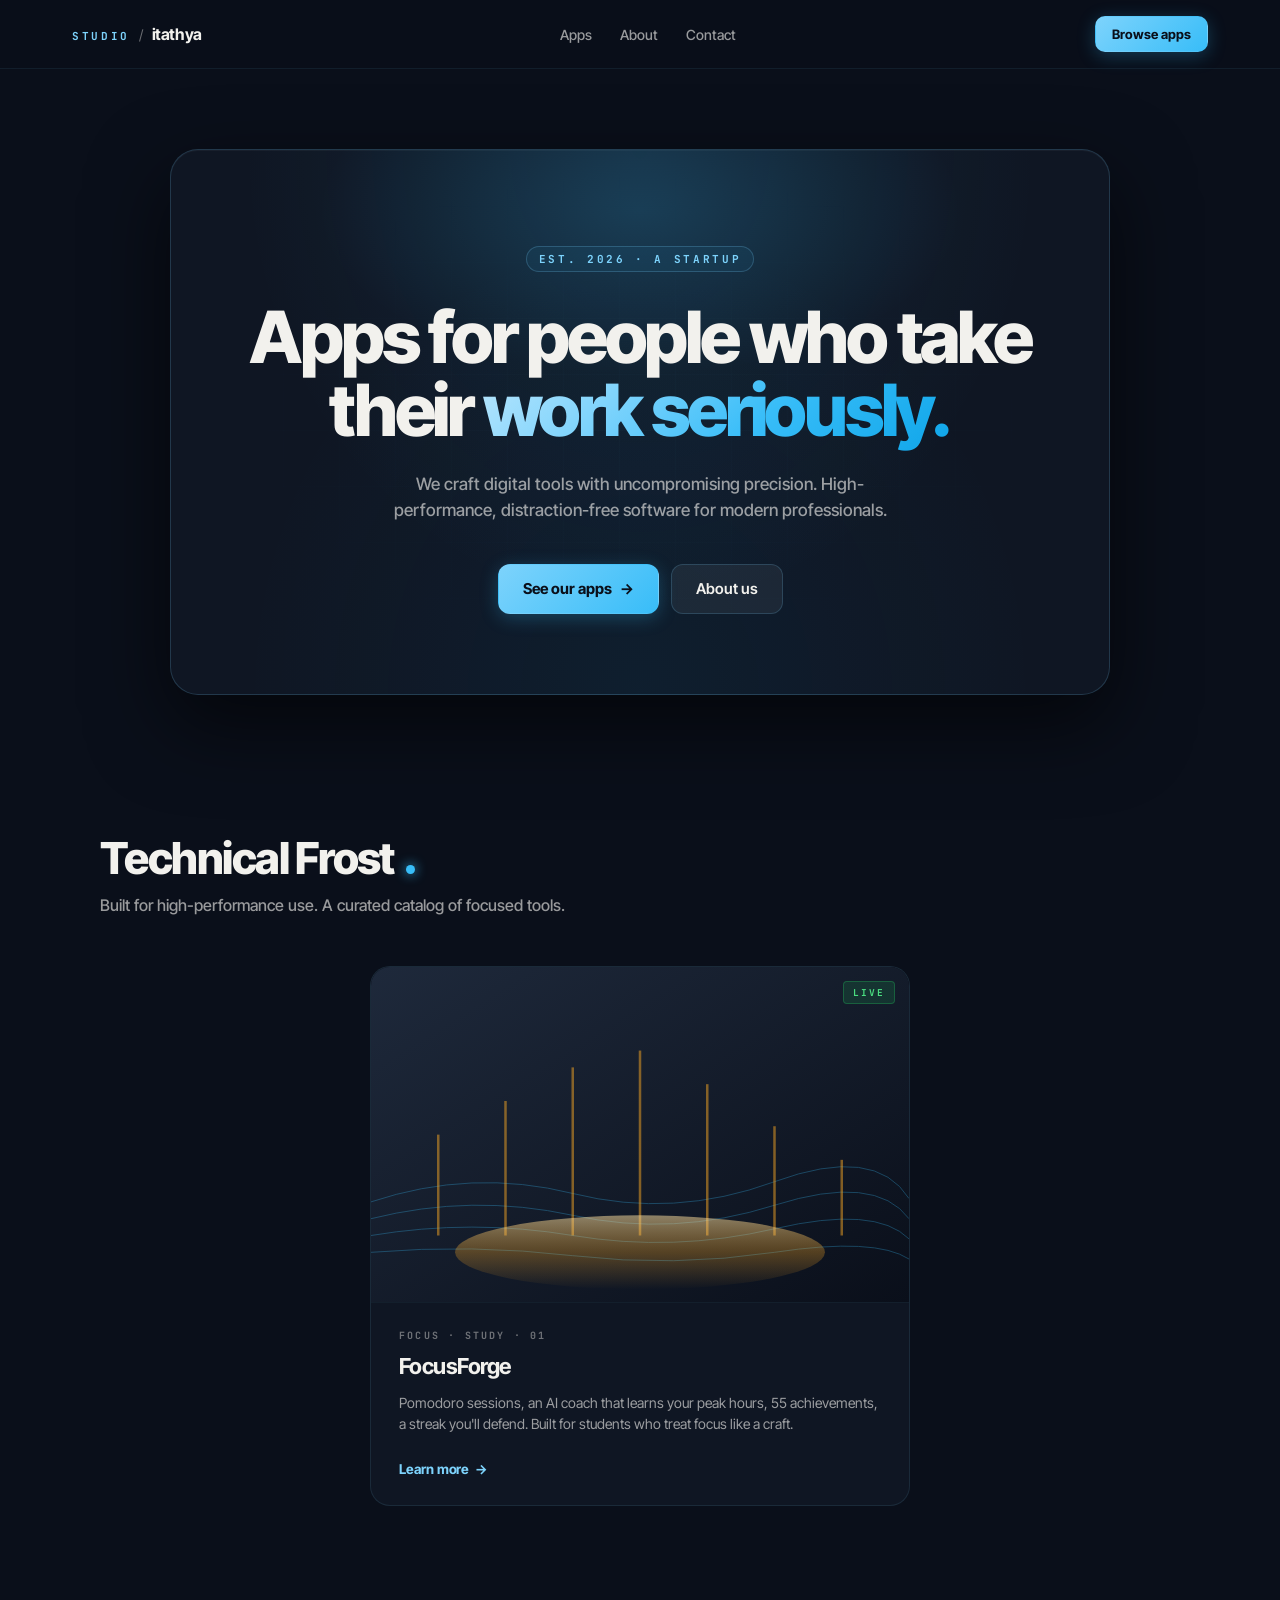
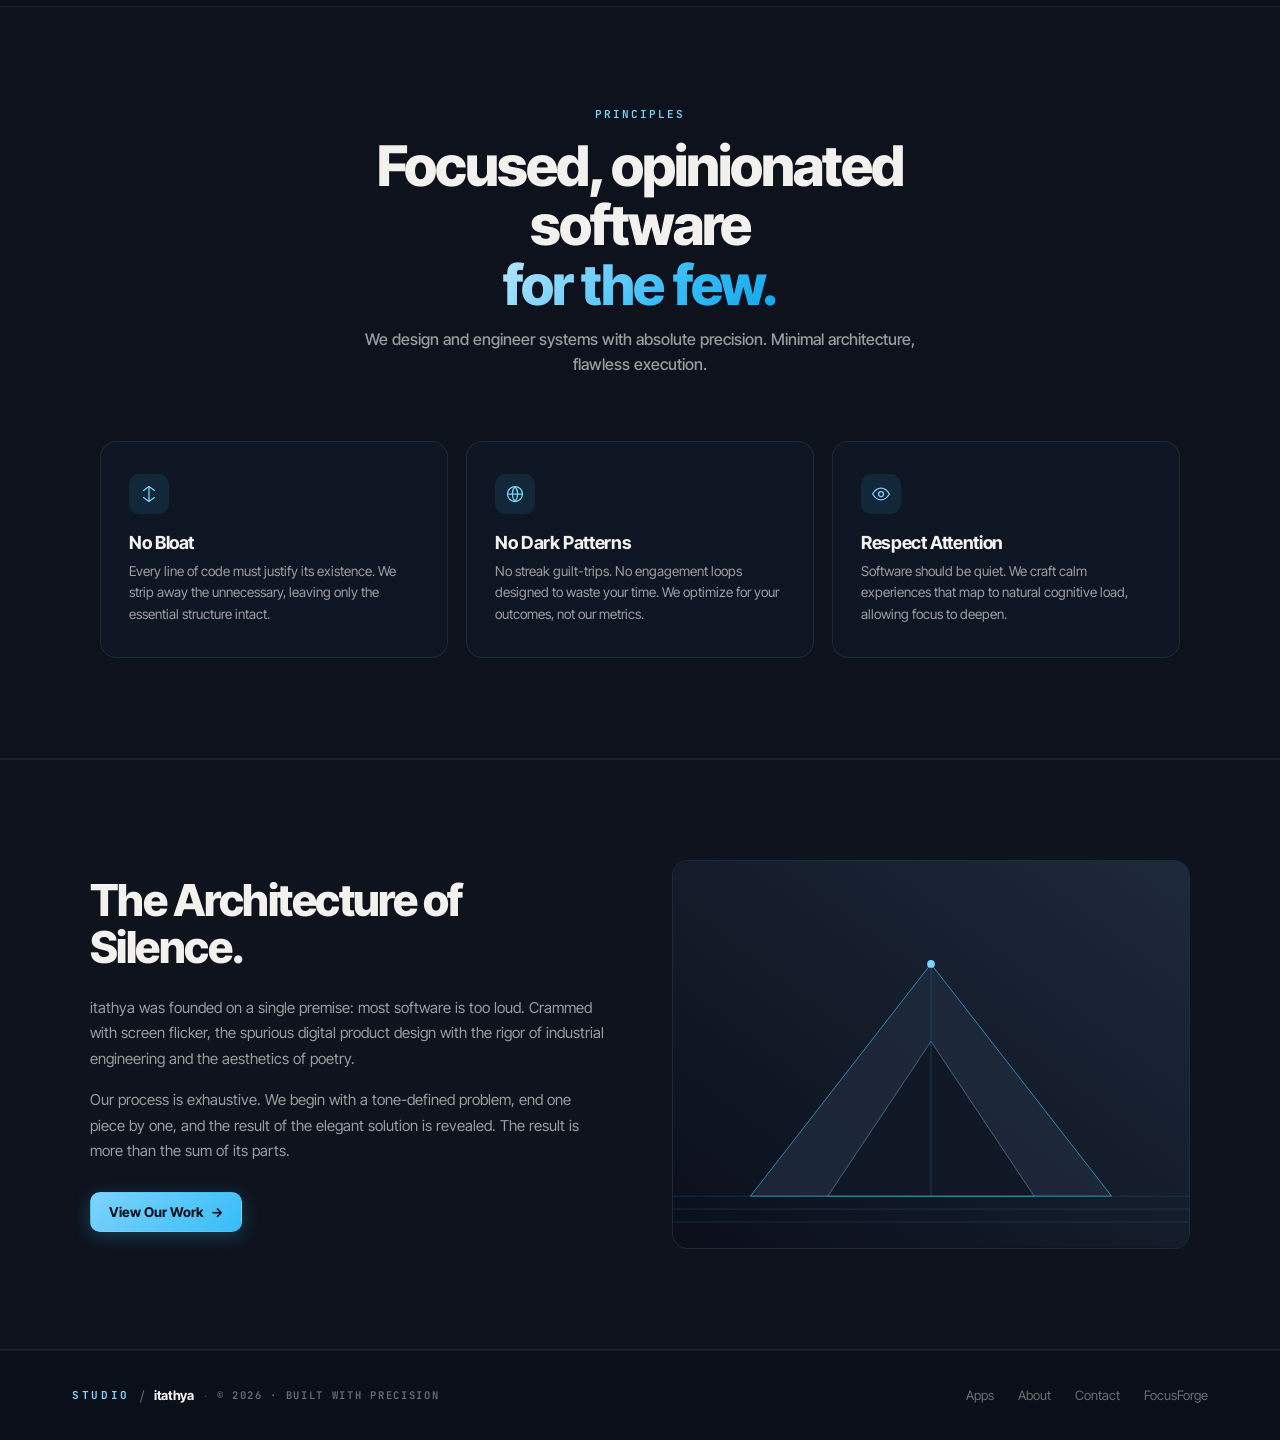
==== commit ab81ccd2: "Remove fabricated stats and 'Untitled #2' placeholder - Homepage: remove 'Untitled #2 / SOON' placeh" ====
--- a/index.html
+++ b/index.html
@@ -115,41 +115,9 @@
             <div class="glacier-card-meta mono">FOCUS · STUDY · 01</div>
             <h3>FocusForge</h3>
             <p>Pomodoro sessions, an AI coach that learns your peak hours, 55 achievements, a streak you'll defend. Built for students who treat focus like a craft.</p>
-            <div class="glacier-card-stats">
-              <div class="stat"><span class="mono num">50K+</span><span class="lbl">students</span></div>
-              <div class="stat"><span class="mono num">4.8&#9733;</span><span class="lbl">rating</span></div>
-              <div class="stat"><span class="mono num">3.2M</span><span class="lbl">sessions</span></div>
-            </div>
             <div class="glacier-card-cta">Learn more <span class="arrow" aria-hidden="true">&rarr;</span></div>
           </div>
         </a>
-
-        <div class="glacier-card soon" aria-label="Next product coming soon">
-          <div class="glacier-card-art soon-art" aria-hidden="true">
-            <svg viewBox="0 0 320 200" preserveAspectRatio="xMidYMid slice">
-              <defs>
-                <pattern id="dots" width="14" height="14" patternUnits="userSpaceOnUse">
-                  <circle cx="2" cy="2" r="1" fill="#38BDF8" opacity="0.18"/>
-                </pattern>
-              </defs>
-              <rect width="320" height="200" fill="#0A0F1A"/>
-              <rect width="320" height="200" fill="url(#dots)"/>
-              <circle cx="160" cy="100" r="36" fill="none" stroke="#38BDF8" stroke-width="0.8" opacity="0.4"/>
-              <circle cx="160" cy="100" r="58" fill="none" stroke="#38BDF8" stroke-width="0.6" opacity="0.25"/>
-              <circle cx="160" cy="100" r="80" fill="none" stroke="#38BDF8" stroke-width="0.4" opacity="0.15"/>
-              <circle cx="160" cy="100" r="3" fill="#38BDF8"/>
-            </svg>
-            <div class="glacier-card-status mono soon">SOON</div>
-          </div>
-          <div class="glacier-card-body">
-            <div class="glacier-card-meta mono">UNTITLED · 02</div>
-            <h3>The next thing.</h3>
-            <p>We're heads-down on the next product. Want to be first to know when it ships? Reach out.</p>
-            <div class="glacier-card-cta muted">
-              <a href="mailto:support@itathya.com">support@itathya.com</a>
-            </div>
-          </div>
-        </div>
 
       </div>
     </div>
--- a/styles.css
+++ b/styles.css
@@ -1652,11 +1652,18 @@
 .glacier-section-sub.center { margin: 0 auto; }
 
 .glacier-grid {
-  display: grid;
-  grid-template-columns: repeat(2, 1fr);
+  display: flex;
+  flex-wrap: wrap;
+  justify-content: center;
   gap: 22px;
   max-width: 1080px;
   margin: 0 auto;
+}
+
+.glacier-grid > .glacier-card {
+  flex: 1 1 380px;
+  max-width: 540px;
+  min-width: 0;
 }
 
 .glacier-card {
